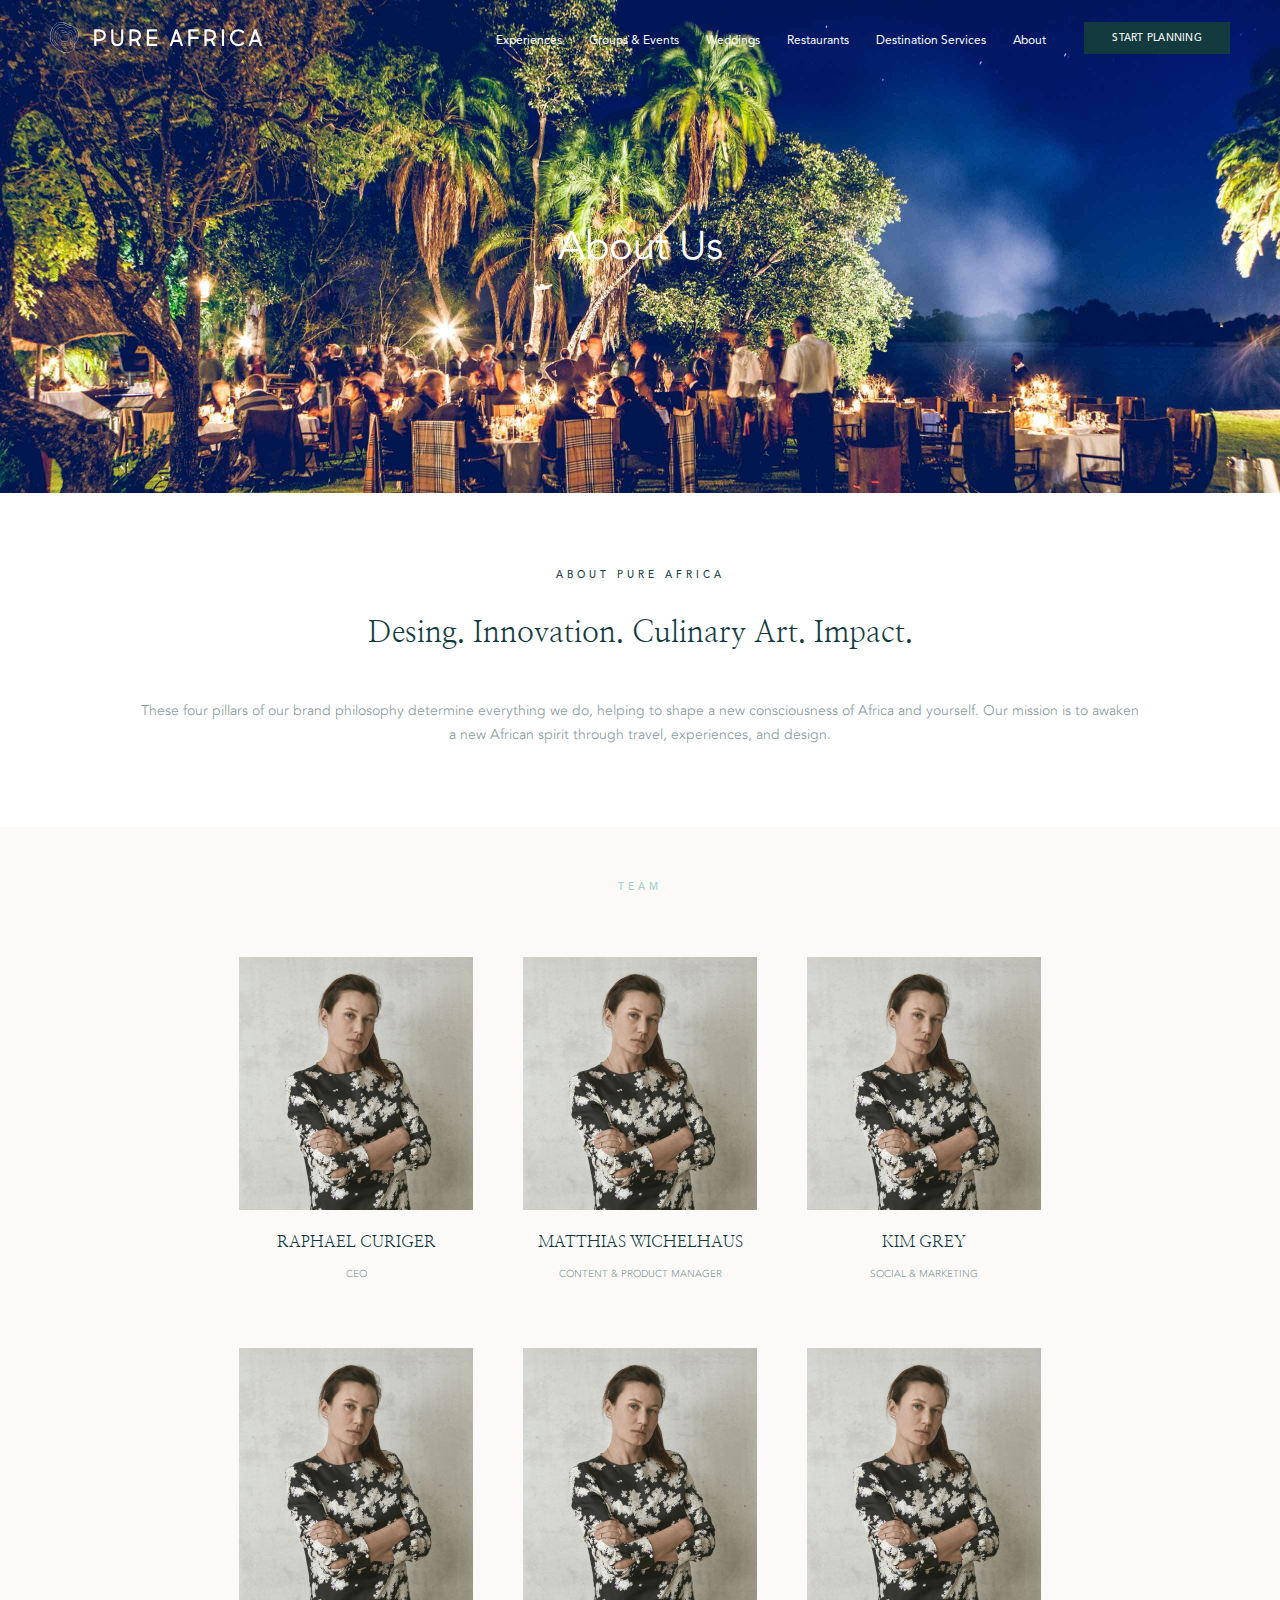
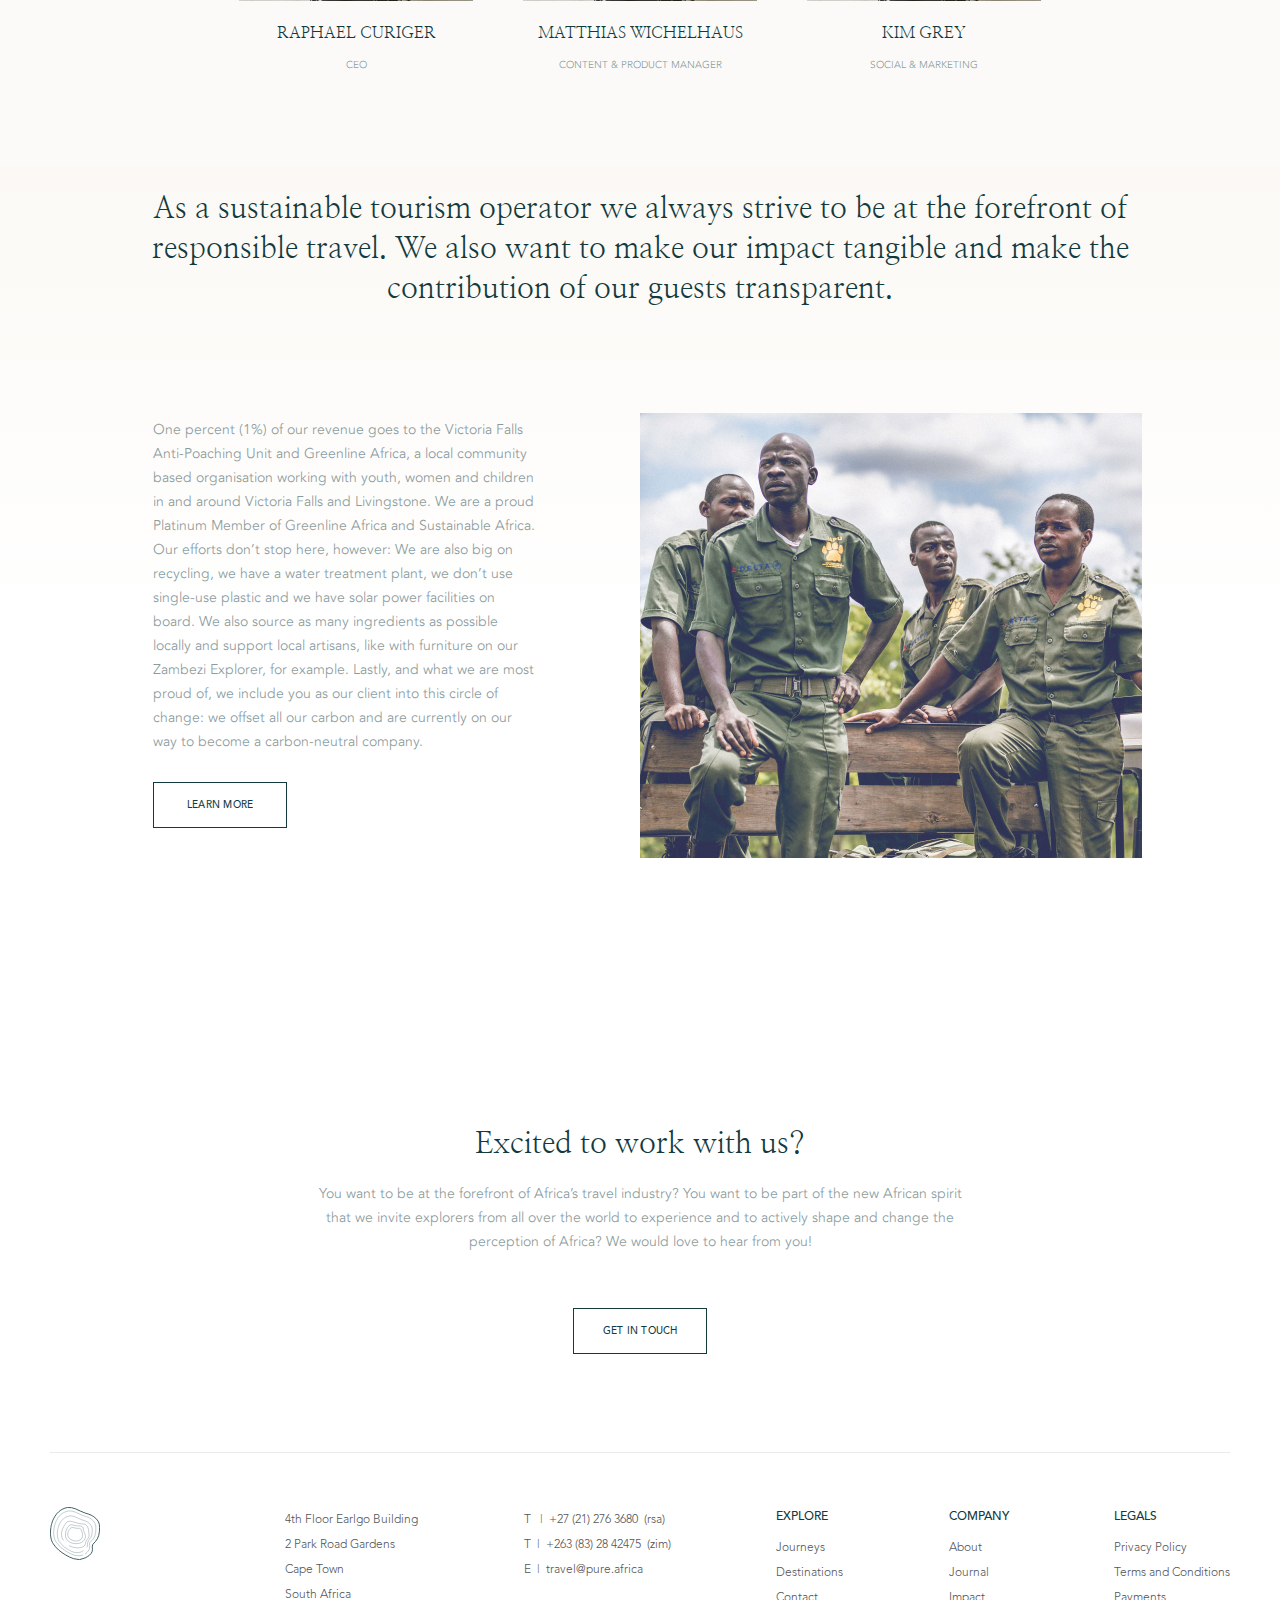
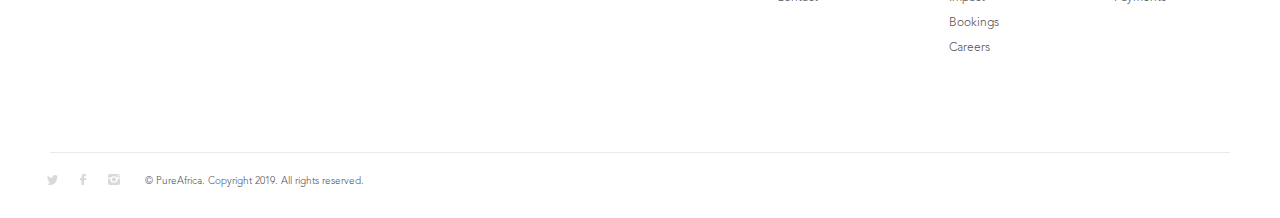
==== about.html @ 9d335e26 "Added all files" ====
<!DOCTYPE html>
<html lang="en">

<head>
    <meta charset="utf-8">
    <meta name="viewport" content="width=device-width, minimum-scale=1.0, maximum-scale=1.0, initial-scale=1.0, user-scalable=no">
    <meta name="format-detection" content="telephone=no">
    <title>Pure Africa | About</title>

    <link href="https://fonts.googleapis.com/css?family=Nanum+Myeongjo:400,700&display=swap" rel="stylesheet">
    <link type="text/css" rel="stylesheet" href="css/slick-theme.css">
    <link type="text/css" rel="stylesheet" href="css/slick.css">
    <link type="text/css" rel="stylesheet" href="css/swiper.min.css">
    <link type="text/css" rel="stylesheet" href="css/style.css">
</head>

<body>
    <div class="main-wrap">
        <!--  Beginning header section 
            ===============================  -->
        <header class="header about-header">
            <div class="common-wrap clear">
                <div class="logo-wrap">
                    <div class="main-logo clear">
                        <a href="index.html" class="desktop"><img src="svg/white-logo.svg" alt=""></a>
                        <a href="index.html" class="sticky"><img src="svg/Logo-sticky.svg" alt=""></a>
                        <a href="index.html" class="mobi"><img src="svg/Logo-mobi.svg" alt=""></a>
                        <a href="index.html" class="tablet"><img src="svg/Logo-mobi.svg" alt=""></a>
                    </div>
                    <div class="phone-nav mobi tablet" id="phone-nav">
                        <span>Menu</span>
                    </div>
                </div>
                <div class="main-nav">
                    <div class="main-nav-inner">
                        <ul>
                            <li>
                                <a href="experiences-landing.html">Experiences</a>
                                <ul class="subnav">
                                    <li><a href="#">Cruises</a></li>
                                    <li><a href="#">Tram</a></li>
                                    <li><a href="#">Pot &amp;</a></li>
                                    <li><a href="#">Guided Tours</a></li>
                                </ul>
                            </li>
                            <li>
                                <a href="#">Groups &amp; Events</a>
                                <ul class="subnav">
                                    <li><a href="#">Private Events</a></li>
                                    <li><a href="#">Corporate Events</a></li>
                                    <li><a href="#">Venues</a></li>
                                </ul>
                            </li>
                            <li><a href="weddings.html">Weddings</a></li>
                            <li><a href="journal-post.html">Restaurants</a></li>
                            <li><a href="journal-post.html">Destination Services</a></li>
                            <li><a href="about.html"> About</a></li>
                        </ul>
                    </div>
                    <div class="call-to-action">
                        <a href="#" class="btn md-btn dark-green-bg">START PLANNING</a>
                    </div>
                </div>
            </div>
        </header>
        <!-- //End header section -->
        <!-- Beginning main content section 
            ==================================== -->
        <main class="main-content-wrap about-content">
            <section class="hero-section pos-rel">
                <div class="hero-bg" style="background-image: url(img/about/01-Pure-Africa-Waterfront-Dinner@2x.jpg)"></div>
                <div class="common-wrap clear">
                    <div class="hero-content-wrap flex-box flex-horizontal-align flex-vertical-align">
                        <div class="title-text sm-container clear text-centre">
                            <h2 class="white">About Us</h2>
                        </div>
                    </div>
                </div>
            </section>
            <section class="content-container">
                <div class="common-wrap md-container clear">
                    <div class="what-we-do text-centre">
                        <h6>About pure africa</h6>
                        <div class="lead-text">Desing. Innovation. Culinary Art. Impact.</div>
                        <p>These four pillars of our brand philosophy determine everything we do, helping to shape a new consciousness of Africa and yourself. Our mission is to awaken a new African spirit through travel, experiences, and design.</p>
                    </div>
                </div>
            </section>
            <section class="team-wrap hover-thum">
                <div class="ex-sm-container clear">
                    <h6 class="light-blue">TEAM</h6>
                     <div class="team-inner-wrap">
                         <div class="team-item hover">
                             <figure><img src="img/sophie_bille_brahe_2@2x.jpg" alt=""></figure>
                             <h5 class="deep-abbey">RAPHAEL CURIGER</h5>
                             <span class="deep-abbey">CEO</span>
                         </div>
                         <div class="team-item hover">
                             <figure><img src="img/sophie_bille_brahe_2@2x.jpg" alt=""></figure>
                             <h5 class="deep-abbey">MATTHIAS WICHELHAUS</h5>
                             <span class="deep-abbey">CONTENT &amp; PRODUCT MANAGER</span>
                            
                         </div>
                         <div class="team-item hover">
                             <figure><img src="img/sophie_bille_brahe_2@2x.jpg" alt=""></figure>
                             <h5 class="deep-abbey">KIM GREY</h5>
                             <span class="deep-abbey">SOCIAL &amp; MARKETING</span>
                         </div>
                         <div class="team-item hover">
                             <figure><img src="img/sophie_bille_brahe_2@2x.jpg" alt=""></figure>
                             <h5 class="deep-abbey">RAPHAEL CURIGER</h5>
                             <span class="deep-abbey">CEO</span>
                         </div>
                         <div class="team-item hover">
                             <figure><img src="img/sophie_bille_brahe_2@2x.jpg" alt=""></figure>
                             <h5 class="deep-abbey">MATTHIAS WICHELHAUS</h5>
                             <span class="deep-abbey">CONTENT &amp; PRODUCT MANAGER</span>
                         </div>
                         <div class="team-item hover">
                             <figure><img src="img/sophie_bille_brahe_2@2x.jpg" alt=""></figure>
                             <h5 class="deep-abbey">KIM GREY</h5>
                             <span class="deep-abbey">SOCIAL &amp; MARKETING</span>
                         </div>
                     </div>
                </div>
            </section>
            <section class="info-wrap">
                <div class="common-wrap md-container clear">
                   <div class="text-centre">
                        <h6>THE IMPACT</h6>
                        <article class="lead-text">As a sustainable tourism operator we always strive to be at the forefront of responsible travel. We also want to make our impact tangible and make the contribution of our guests transparent.</article>
                    </div>
                    <div class="info-row flex-box">
                        <div class="info-col-2 info-text">
                            <div class="info-inner-text clear">
                                <p>One percent (1%) of our revenue goes to the Victoria Falls Anti-Poaching Unit and Greenline Africa, a local community based organisation working with youth, women and children in and around Victoria Falls and Livingstone. We are a proud Platinum Member of Greenline Africa and Sustainable Africa. Our efforts don’t stop here, however: We are also big on recycling, we have a water treatment plant, we don’t use single-use plastic and we have solar power facilities on board. We also source as many ingredients as possible locally and support local artisans, like with furniture on our Zambezi Explorer, for example. Lastly, and what we are most proud of, we include you as our client into this circle of change: we offset all our carbon and are currently on our way to become a carbon-neutral company.</p>
                                <a href="#" class="btn transparent-btn">LEARN MORE</a>
                            </div>
                        </div>
                        <div class="info-col-2 bg-style" style="background-image: url(img/Impact_-Anti-Poaching-Unit-VF@2x.jpg)"></div>
                    </div>
                </div>
            </section>
            <section class="get-in-touch-wrap">
                <div class="sm-container clear">
                    <h2>Excited to work with us?</h2>
                    <p>You want to be at the forefront of Africa’s travel industry? You want to be part of the new African spirit that we invite explorers from all over the world to experience and to actively shape and change the perception of Africa? We would love to hear from you!</p>
                    <a href="#" class="btn transparent-btn">GET IN TOUCH</a>
                </div>
            </section>
        </main>
        <!-- //End main content section -->

        <!-- Beginning footer section
            ============================== -->
        <footer class="footer-section">
            <div class="common-wrap clear">
                <div class="footer-top abbey">
                    <div class="footer-top-inner">
                        <div class="widget">
                            <a href="#" class="footer-logo"><img src="svg/Shape-Mark.svg" alt=""></a>
                        </div>
                        <div class="widget">
                            <address>4th Floor Earlgo Building <br>2 Park Road Gardens <br>Cape Town <br>South Africa</address>
                        </div>
                        <div class="widget">
                            <span>T &nbsp; |<a href="tel:+27212763680">+27 (21) 276 3680</a> &nbsp;(rsa)</span>
                            <span>T &nbsp;|<a href="tel:+263832842475">+263 (83) 28 42475</a> &nbsp;(zim)</span>
                            <span>E &nbsp;|<a href="mailto:travel@pure.africa">travel@pure.africa</a></span>
                        </div>
                        <div class="widget">
                            <h6>EXPLORE</h6>
                            <ul>
                                <li><a href="">Journeys</a></li>
                                <li><a href="">Destinations</a></li>
                                <li><a href="">Contact</a></li>
                            </ul>
                        </div>
                        <div class="widget">
                            <h6>COMPANY</h6>
                            <ul>
                                <li><a href="about-modal.html">About</a></li>
                                <li><a href="journal-post.html">Journal</a></li>
                                <li><a href="">Impact</a></li>
                                <li><a href="">Bookings</a></li>
                                <li><a href="careers.html">Careers</a></li>
                            </ul>
                        </div>
                        <div class="widget">
                            <h6>LEGALS</h6>
                            <ul>
                                <li><a href="">Privacy Policy</a></li>
                                <li><a href="">Terms and Conditions</a></li>
                                <li><a href="">Payments</a></li>
                            </ul>
                        </div>
                    </div>
                </div>
                <div class="footer-bottom">
                    <div class="footer-socail">
                        <a href="#"><img src="svg/Path-864.svg" alt=""></a>
                        <a href=""><img src="svg/Path-865.svg" alt=""></a>
                        <a href=""><img src="svg/Path-866.svg" alt=""></a>
                    </div>
                    <div class="copy-right abbey">&copy; PureAfrica. Copyright 2019. All rights reserved.</div>
                </div>
            </div>
        </footer>
        <!-- //End main footer section -->
        
        <!-- Modal wrap -->
        <div class="about-modal-wrap" id="about-modal">
            <div class="cross" id="closed">x</div>
            <div class="common-wrap clear">
                <div class="modal-content">
                    <div class="modal-content-inner">
                        <div class="modal-slider-wrap" id="modal-slider">
                            <div class="modal-slider-item">
                                <h6 class="light-blue">TEAM</h6>
                                <h5>RAPHAEL CURIGER</h5>
                                <span>CEO</span>
                                <p>Lorem ipsum dolor sit amet, consectetur adipiscing elit, sed do eiusmod tempor incididunt ut labore et dolore magna aliqua. Ut enim ad minim veniam, quis nostrud exercitation ullamco laboris nisi ut aliquip ex ea commodo consequat. Duis aute irure dolor in reprehenderit in voluptate velit esse cillum dolore eu fugiat nulla pariatur. Excepteur sint occaecat cupidatat non proident, sunt in culpa qui officia deserunt mollit anim id est laborum</p>
                            </div>
                            <div class="modal-slider-item">
                                <h6>TEAM</h6>
                                <h5>MATTHIAS WICHELHAUS</h5>
                                <span>CONTENT &amp; PRODUCT MANAGER</span>
                                <p>Lorem ipsum dolor sit amet, consectetur adipiscing elit, sed do eiusmod tempor incididunt ut labore et dolore magna aliqua. Ut enim ad minim veniam, quis nostrud exercitation ullamco laboris nisi ut aliquip ex ea commodo consequat. Duis aute irure dolor in reprehenderit in voluptate velit esse cillum dolore eu fugiat nulla pariatur. Excepteur sint occaecat cupidatat non proident, sunt in culpa qui officia deserunt mollit anim id est laborum</p>
                            </div>
                            <div class="modal-slider-item">
                                <h6>TEAM</h6>
                                <h5>KIM GREY</h5>
                                <span>SOCIAL &amp; MARKETING</span>
                                <p>Lorem ipsum dolor sit amet, consectetur adipiscing elit, sed do eiusmod tempor incididunt ut labore et dolore magna aliqua. Ut enim ad minim veniam, quis nostrud exercitation ullamco laboris nisi ut aliquip ex ea commodo consequat. Duis aute irure dolor in reprehenderit in voluptate velit esse cillum dolore eu fugiat nulla pariatur. Excepteur sint occaecat cupidatat non proident, sunt in culpa qui officia deserunt mollit anim id est laborum</p>
                            </div>
                            <div class="modal-slider-item">
                                <h6>TEAM</h6>
                                <h5>RAPHAEL CURIGER</h5>
                                <span>CEO</span>
                                <p>Lorem ipsum dolor sit amet, consectetur adipiscing elit, sed do eiusmod tempor incididunt ut labore et dolore magna aliqua. Ut enim ad minim veniam, quis nostrud exercitation ullamco laboris nisi ut aliquip ex ea commodo consequat. Duis aute irure dolor in reprehenderit in voluptate velit esse cillum dolore eu fugiat nulla pariatur. Excepteur sint occaecat cupidatat non proident, sunt in culpa qui officia deserunt mollit anim id est laborum</p>
                            </div>
                        </div>
                    </div>
                </div>
            </div>
            <div class="thumb-wrap flex-box flex-vertical-align">
                <div class="thumb-inner-wrap clear">
                    <div class="modal-figure" id="modal-figure">
                        <div class="modal-figure-item">
                            <img src="images/modal-img.jpg" alt="">
                        </div>
                        <div class="modal-figure-item">
                            <img src="images/modal-img-2.jpg" alt="">
                        </div>
                        <div class="modal-figure-item">
                            <img src="images/modal-img-3.jpg" alt="">
                        </div>
                        <div class="modal-figure-item">
                            <img src="images/modal-img.jpg" alt="">
                        </div>
                    </div>
                </div>
            </div>
            <div class="our-team-left desktop">OUR TEAM</div>
            <div class="our-team-right desktop">OUR TEAM</div>
        </div>
        <!-- Modal wrap -->
        
    </div>
    <script type="text/javascript" src="js/jquery-3.3.1.min.js"></script>
    <script type="text/javascript" src="js/swiper.min.js"></script>
    <script type="text/javascript" src="js/slick.min.js"></script>
    <script type="text/javascript" src="js/TweenMax.min.js"></script>
    <script type="text/javascript" src="js/common-scripts.js" defer></script>
</body>

</html>
---- css/style.css ----
/* Typography */
@font-face {
  font-family: 'Avenir-Roman';
  src:
        url('../fonts/Avenir-Roman.eot') format('embedded-opentype'),
        url('../fonts/Avenir-Roman.otf')  format('opentype'),
	    url('../fonts/Avenir-Roman.ttf')  format('truetype'), 
        url('../fonts/Avenir-Roman.svg#Avenir-Roman') format('svg');
  font-weight: normal;
  font-style: normal;
}

@font-face {
  font-family: 'Avenir-Heavy';
  src:   
         url('../fonts/Avenir-Heavy.eot') format('embedded-opentype'),    
         url('../fonts/Avenir-Heavy.ttf')  format('truetype'), 
         url('../fonts/Avenir-Heavy.svg#Avenir-Heavy') format('svg');
  font-weight: normal;
  font-style: normal;
}

@font-face {
  font-family: 'Avenir-Book';
  src: url('../fonts/Avenir-Book.eot?#iefix') format('embedded-opentype'),  
       url('../fonts/Avenir-Book.otf')  format('opentype'),
	   url('../fonts/Avenir-Book.woff') format('woff'), 
       url('../fonts/Avenir-Book.ttf')  format('truetype'), 
       url('../fonts/Avenir-Book.svg#Avenir-Book') format('svg');
       font-weight: normal;
       font-style: normal;
}

@font-face {
  font-family: 'Avenir-Light';
         src: url('../fonts/Avenir-Light.eot?#iefix') format('embedded-opentype'),  
              url('../fonts/Avenir-Light.otf')  format('opentype'),
	          url('../fonts/Avenir-Light.woff') format('woff'), 
              url('../fonts/Avenir-Light.ttf')  format('truetype'), 
              url('../fonts/Avenir-Light.svg#Avenir-Light') format('svg');
              font-weight: normal;
              font-style: normal;
}


@font-face {
  font-family: 'Avenir-Medium';
  src: url('../fonts/Avenir-Medium.eot?#iefix') format('embedded-opentype'),  
       url('../fonts/Avenir-Medium.otf')  format('opentype'),
       url('../fonts/Avenir-Medium.woff') format('woff'), 
       url('../fonts/Avenir-Medium.ttf')  format('truetype'), 
       url('../fonts/Avenir-Medium.svg#Avenir-Medium') format('svg');
  font-weight: normal;
  font-style: normal;
}

/*font-family: 'Nanum Myeongjo', sans-serif;*/

/* // End typography */




/*	Resets
	------	*/

html, body, div, span, object, iframe, h1, h2, h3, h4, h5, h6, p, blockquote, pre, a, abbr, address, cite, code, del, dfn, em, img, ins, kbd, q, samp, small, strong, sub, sup, var, b, i, hr, dl, dt, dd, ol, ul, li, fieldset, form, label, legend, table, caption, tbody, tfoot, thead, tr, th, td, article, aside, canvas, details, figure, figcaption, hgroup, menu, footer, header, nav, section, summary, time, mark, audio, video {margin: 0; padding: 0; border: 0; }

ul{list-style: none;} 
article, aside, canvas, figure, figure img, figcaption, hgroup, footer, header, nav, section, audio, video{display: block;}
section{float: left; width: 100%}

blockquote, q{quotes: none;}
blockquote:before, blockquote:after,
q:before, q:after{content: ''; content: none;}
table{border-collapse: collapse; border-spacing: 0;}
b, strong{font-weight: bold;}
[type="checkbox"], [type="radio"]{box-sizing: border-box; padding: 0;}
[type="search"]{-webkit-appearance: textfield; outline-offset: -2px;}
[type="search"]::-webkit-search-decoration{-webkit-appearance: none;}
::-webkit-file-upload-button{-webkit-appearance: button; font: inherit;}

.clear:after{content:".";display:block;clear:both;visibility:hidden;line-height:0;height:0}
a img{border:0; width: auto; height: auto; max-width: 100%; vertical-align: bottom; border-style: none;}
a,input,select,textarea{outline:none;}
img{width: auto; height: auto; max-width: 100%; vertical-align: bottom; border-style: none;}

/* Selection colours (easy to forget) */
img::selection{background: transparent;}
img::-moz-selection{background: transparent;}
a{text-decoration: none; display: inline-block;}

input[type='number']{-moz-appearance:textfield;}
input::-webkit-outer-spin-button,
input::-webkit-inner-spin-button{-webkit-appearance: none;}
input::-moz-focus-inner{border:0; padding: 0; }

/*		Default Layout 
-------------------------------------------------------------------------------
*/

/*

Font property css

font: font-style font-variant font-weight font-size/line-height font-family|caption|icon|menu|message-box|small-caption|status-bar|initial|inherit;

*/

body{background: rgb(255,255,255); color: #133a3e; -webkit-text-size-adjust: 100%; -moz-text-size-adjust:100%; -moz-osx-font-smoothing:grayscale;-webkit-font-smoothing:antialiased; overflow-x: hidden; overflow-y:auto; font-size: 14px; line-height: 24px; font-family: 'Avenir-Book', sans-serif; font-weight: normal; font-style: normal;}

*{-webkit-box-sizing: border-box;-moz-box-sizing:border-box; box-sizing: border-box;}

/* Global style */
h1, h2, h3, h4, h5, h6{float: left; width: 100%; font-family: 'Nanum Myeongjo', serif; font-weight: 400; font-style: normal;}
h1{font-size: 55px; line-height: 65px; font-family: 'Nanum Myeongjo', serif; font-weight: 700;}
h2{line-height: 36px; font-family: 'Avenir-Book', sans-serif;}
h2{font-size: 40px;}
h3{font-size: 22px; line-height: 38px;}
h4{font-size: 20px; line-height: 38px;}
h5{font-size: 16px; line-height: 38px;}
h6{font-size: 10px; line-height: 16px; letter-spacing: 4px; font-family: 'Avenir-Medium', sans-serif; text-transform: uppercase; color: #133a3e; text-align: center;}
.lead-text{font-size: 30px; line-height: 40px; text-align: center; font-family: 'Nanum Myeongjo', serif; font-weight: 400; color: #133a3e; padding-top: 30px; clear: both;}
.small-text{font-size: 12px; line-height: 26px; letter-spacing: 1.2px; color: #53565a; font-family: 'Avenir-Medium', sans-serif;}
.text-uppercase{text-transform: uppercase;}

p{float: left;}

dfn, address, em{font-style: normal;}
label, input[type="submit"]{cursor: pointer;}
button:focus{outline: none;}

/* btn style */
.btn{font-size: 10px; line-height: 35px; color: #ffffff; text-align: center; font-family: 'Avenir-Medium', sans-serif; letter-spacing: 0.25px;  -webkit-transition: all .4s ease-in-out; -moz-transition: all .4s ease-in-out; transition: all .4s ease-in-out; border: 1px solid transparent; position: relative; overflow: hidden; z-index: 1; text-transform: uppercase;}

.abbey-btn{background-color: #53565a}
.gray-btn{background-color: #a1d0c9}
.gray-btn:hover{border: 1px solid #ADD8E6; background: transparent; color: #ADD8E6 !important;}
.md-btn{width:146px;}
.ex-md-btn{width:152px}
.transparent-btn{width:134px; background: transparent; border: 1px solid #133a3e; color: #133a3e; line-height: 44px;}
.transparent-btn:hover{background: #a1d0c9; color: #ffffff; border: 1px solid #a1d0c9;}
.dark-green-bg{background-color: #133a3e;}
/* btn style */

/* Flex style */
.flex-box{display: -webkit-flex; display: -webkit-box; display: -moz-box; display: -ms-flexbox; display: flex; -webkit-flex-flow: row wrap; flex-flow: row wrap; -webkit-box-pack: justify; -moz-box-pack: justify; -ms-flex-pack: justify; -webkit-justify-content: space-between; justify-content: space-between;}
.flex-horizontal-align{-webkit-box-pack: center; -moz-box-pack: center; -ms-flex-pack: center; -webkit-justify-content: center; justify-content: center;}
.flex-vertical-align{-webkit-box-align: center; align-items: center;}
.flex-bottom-align{-webkit-box-align: flex-end; align-items: flex-end;}
.flex-content-align{-webkit-align-content: center; -moz-align-content: center; align-content: center;}
.order-1{-webkit-order: 1; -moz-order: 1; -ms-order: 1; order: 1;}
.order-2{-webkit-order: 2; -moz-order: 2; -ms-order: 2; order: 2;}
.flex{display: -webkit-flex; display: -moz-flex; display: -ms-flex; display: -o-flex; display: flex;}
/* End Flex style */

/* color style */

.abbey{color: #53565a}
.Silver{color: #cccccc}
.white{color: #ffffff}
.light-white{color: #f0ede4}
.light-blue{color:#a1d0c9;}
.deep-abbey{color:#133a3e}

/* End color style */


/* common style */

.desktop{display: block}
.mobi{display: none;}
.tablet{display: none}

.common-wrap, .md-container, .ex-md-container, .ex-sm-container,.sm-container{max-width: 1284px; margin: 0 auto; clear: both; padding: 0 50px;}
.common-wrap .common-wrap,.common-wrap .md-container, .common-wrap .ex-md-container,.common-wrap .ex-sm-container,.common-wrap .sm-container{padding: 0;}

.md-container{max-width: 1104px}
.common-wrap .md-container{max-width: 1004px}
.ex-md-container{max-width:1044px}
.common-wrap .ex-md-container{max-width:944px}
.ex-sm-container {max-width: 902px}
.common-wrap .ex-sm-container {max-width: 802px}
.sm-container{max-width: 762px}
.common-wrap .sm-container{max-width: 662px}

.text-centre{text-align: center}
.row{float: left; width: 100%}
.col-3:nth-child(3n+1),.gallery-item.col-2:nth-child(2n+1),.col-4:nth-child(3n+1){margin-left: 0}
.col-3:nth-child(3n+3), .gallery-item.col-2:nth-child(2n+2),.col-4:nth-child(3n+3){margin-right: 0}
.link{font-size: 11px; line-height: 26px; color: #53565a; text-decoration: underline; position: relative; letter-spacing: 1.1px}
.link:after{position: absolute; width: 0; height: 1px; background-color: #391d49; bottom: 0; content: ""; left: 0; -webkit-transition: all .5s ease; -moz-transition: all .5s ease; transition: all .5s ease}
.article{float: left; width: 100%; font-size: 22px; line-height: 34px; font-family: 'Nanum Myeongjo', serif; font-weight: 400;}
.bg-style{background-repeat: no-repeat; background-size: cover; background-position: center center;}
.row {float: left; width: 100%}
.centerY { position: absolute; left: 0; right: 0; text-align: center; top: 50%; width: 100%; -webkit-transform: translateY(-50%); -moz-transform: translateY(-50%); transform: translateY(-50%); color: #ffffff; }

.main-wrap{float: left; width: 100%;}
.main-content-wrap{float: left; width: 100%;}
/* End common style */


/* Header section */
.header{padding: 22px 0 25px; position: absolute; top: 0; left: 0; right: 0; z-index: 999; -webkit-transition: all .5s ease; -moz-transition: all .5s ease; transition: all .5s ease;}
.header:after{position: absolute; left: 0; bottom: 0; width: 100%; content: ""; background-color: #ffffff; height: 1px; -webkit-transition: all 2s ease; -moz-transition: all 2s ease; transition: all 2s ease; display: none;}
.header.home-header:after{width: 0;}
.loaded .header.home-header:after{width: 100%; transition-delay: 2.4s;}
.header .common-wrap{position: relative}
.main-logo{float: left; width: 212px; position: relative; z-index: 9999;}
.header.home-header .main-logo{opacity: 0;}
.main-nav {float: right;}
.main-nav-inner{float: left;}
.main-nav-inner > ul > li{padding: 0 11.5px; display: inline-block;}
.main-nav-inner > ul > li > ul.subnav{position: absolute; left: 50px; right: 50px; background-color: #ffffff; border-top: 1px solid #c7c7c7; opacity: 0; visibility: hidden; -webkit-transition: all .3s ease; -moz-transition: all .3s ease; transition: all .3s ease;}
.main-nav-inner > ul > li:hover > ul.subnav{opacity: 1; visibility: visible;}
.main-nav-inner > ul > li > ul > li{float:left; width: 25%; border-right: 1px solid #c7c7c7; text-align: center;}
.main-nav-inner > ul > li > ul > li:last-child{border-right: 0;}
.main-nav-inner > ul > li > ul > li > a{color: #133a3e; padding: 30px 15px; display: block;}

.main-nav-inner > ul > li > a{font-size: 12px; font-family: 'Avenir-Roman', sans-serif; line-height: 36px; color: #ffffff; -webkit-transition: all .4s ease; -moz-transition: all .4s ease; transition: all .4s ease}
.header.home-header .main-nav-inner > ul > li > a{-webkit-transform: translateY(-10px); -moz-transform: translateY(-10px); transform: translateY(-10px); opacity: 0; color: #53565a;}
.sticky-header .main-nav-inner > ul > li a, .sticky-header .call-to-action a { color: #133a3e}
.main-nav-inner > ul > li a:hover,.main-nav-inner > ul > li.current-menu-item a{color: #1f8792;}
.call-to-action {display: inline-block; float: left;}
.call-to-action a{color: #ffffff; display: inline-block; vertical-align: middle; font-size: 10px; letter-spacing: 1.1px; line-height: 26px; /*opacity: 0;*/}
.header.home-header .call-to-action a{opacity: 0;}
.call-to-action a.btn{letter-spacing: 0.25px; line-height: 30px; margin-left: 27px}
.sticky-header .header {background: #ffffff; position: fixed; top: 0; margin: -1px; padding: 5px 0 10px}
.sticky-header .call-to-action a.btn{ color: #ffffff}
a.sticky{display: none}
.sticky-header a.desktop{display: none;}
.sticky-header a.sticky{display: block; padding: 14px 0 0; text-align: center}
.sticky-header .main-nav{top: 10px}
/* Header section 


/* hero section */
.hero-bg,.home-hero-bg{position: absolute; left: 0; top: 0; width: 100%; height: 100%; background-repeat: no-repeat; background-position: center center; background-size: cover; z-index: -1;}
.home-content .home-hero-bg{-webkit-transform: scale(1.2); -moz-transform: scale(1.2); transform: scale(1.2);}
.hero-section,.hero-content-wrap{min-height: 800px; height: 100vh}
.hero-content-wrap, .pos-rel{position: relative; z-index: 1;}
.home-content .hero-content-wrap .title-text{opacity: 0; -webkit-transform: translateY(30px); -moz-transform: translateY(30px); transform: translateY(30px);}
.hero-icon{position: absolute; bottom: 56px; right: 0}
.hero-icon{-webkit-animation: spinAround 17s linear infinite; -moz-animation: spinAround 17s linear infinite; animation: spinAround 17s linear infinite; cursor: pointer} 
@-webkit-keyframes spinAround {
    from { -webkit-transform: rotate(0deg);}
		to { -webkit-transform: rotate(359deg);}
}

.hero-content-wrap .title-text{max-width: 833px;}
.hero-content-wrap .title-text h1{margin-top: 20px;}
.hero-content-wrap h6{font-family: 'Avenir-Heavy', sans-serif;}
.hero-section .sm-container{padding: 0 50px;}
.scroll-down{position: absolute; left: auto; top: auto; right: auto; bottom: 50px;}
.scroll-down a{position: relative; padding-bottom: 25px; font-family: 'Avenir-Roman', sans-serif; font-size: 12px;}
.scroll-down a:after{content: ''; position: absolute; left: 50%; -webkit-transform: translateX(-50%);transform: translateX(-50%); -moz-transform: translateX(-50%); bottom: 6px; background-image: url('../svg/scroll-down.svg'); width: 6px; height: 9px;}
.experience-landing-content .hero-content-wrap .title-text h2{line-height: 44px; font-family: 'Nanum Myeongjo', serif; font-weight: 400;}
/* end hero section */
.what-we-do-wrap{background: #faf7f2;}
.what-we-do{padding: 100px 0 97px; float: left; width: 100%}
.what-we-do .article{margin-top: 33px}
.what-we-do a.btn{margin-top: 71px}
.content-container{position: relative}
.home-content .content-container{background-color: #ffffff; padding-top: 100px;}
.icon{position: absolute; top: 163px; width: 241px; background-image: url(../svg/PureAfrica_Shape.svg); background-repeat: no-repeat; height: 490px; background-size: cover; -webkit-transform: rotate(180deg); -moz-transform: rotate(180deg); transform: rotate(180deg); z-index: 5;}
.top-journey{float: left; width: 100%; padding-bottom: 108px;}
/*.top-journey .common-wrap{max-width: 1202px;}*/
.top-journey img{text-align: center; margin: 0 auto; display: block;}
.top-journey h6{margin-top: 34px;}
.card-wrap{float: left; width: 100%; margin: 116px 0 0; position: relative; z-index: 99}
.card-inner{float: left; width: 100%;}
/*.col-3{float: left; width: 28.08764940239044%;}*/
.col-3{float: left; width: 28.29391891891892%;}
.card-item{padding: 0 24.5px}
.card-item-inner{border: 1px solid #eaeaea; float: left; width: 100%; cursor: pointer}
.card-item-inner figure img{height: 192px; width: 100%}
.card-item:focus{outline: none}
.card-wrap .slick-prev, .card-wrap .slick-next, .tab-item-wrap .swiper-button-next, .tab-item-wrap .swiper-button-prev{ background-image: url(../svg/ic_keyboard_backspace_24px-color.svg); background-repeat: no-repeat; width: 31px; height: 31px; border: 1px solid #133a3e; border-radius: 50%; background-position: center; background-size: 10px 10px;}
.card-wrap .slick-prev, .swiper-button-prev{left: -50px; -webkit-transform: translateY(-22px) rotate(180deg); -moz-transform: translateY(-22px) rotate(180deg); transform: translateY(-22px) rotate(180deg)}
.card-wrap .slick-next,.swiper-button-next{right: -50px}
.card-content,.card-schdule{float: left; width: 100%; padding: 22px 13px 0px 14px}
.card-content h5{color: #133a3e; line-height: 24px;}
.card-content p { padding-bottom: 56px; margin-top: 28px; font-size: 15px; line-height: 22px; }
.card-content p,.item-content p, .col-left-content p{color: rgba(19, 58, 62, .5)}
.card-schdule{padding: 17px 13px 10px 15px; border-top: 1px solid #eaeaea;}
.card-schdule-col-2{float: left; width: -webkit-calc(100% - 57px); width: calc(100% - 57px);}
.card-schdule .card-schdule-col-2:last-child{width: 57px; text-align: right;}
.card-schdule dfn{letter-spacing: 1.4px; font-size: 14px; line-height: 26px; color: #53565a; font-family: 'Nanum Myeongjo', serif; font-weight: 400; display: block}
.card-schdule-col-2 em{font-size: 10px; line-height: 26px; letter-spacing: 1px; color: rgba(83, 86, 90, .5); font-style: normal; font-family: 'Nanum Myeongjo', serif; font-weight: 400;}
.gallery-section{float: left; width: 100%; padding: 120px 0 91px; background: #faf7f2;}
.gallery-section > .common-wrap > h2{font-size: 50px; line-height: 60px; color: #133a3e; font-family: 'Nanum Myeongjo', serif; font-weight: 400;}
.gallery-row-wrap{float: left; width: 100%; margin-top: 50px}
.col-2-wrap, .col-4-wrap{float: left; width: 100%;}
.double-item .col-4:last-child{margin-right: 0}
.gallery-item{position: relative; width: 32.01347935973041%; float: left; margin: 28px  0.8424599831508003% 0; cursor: pointer}
.gallery-item img{max-width: 100%}
.gallery-item h2{margin-bottom: 18px; font-family: 'Nanum Myeongjo', serif; font-weight: 400;}
.gallery-item .description{position: absolute; top: 50%; left: 0px; width: 100%; padding: 25px; text-align: center; color: #ffffff; -webkit-transform: translateY(-50%); -moz-transform: translateY(-50%); transform: translateY(-50%); line-height: 1.71; font-family: 'Nanum Myeongjo', serif; font-weight: 400;}
.col-2 h2{left: 0; max-width: 100%;}
.gallery-item p{max-width: 305px; margin: 0 auto; clear: both;}
.gallery-item.col-2{float: left; width: 48.77843302443134%; margin: 0 1.0530749789385% 0}
.destination{float: left; width: 100%; padding: 55px 0 78px; background-color: #fbfaf9;}
.tab-item-list {max-width: 635px; margin: 0 auto; clear: both; padding-top: 20px}
.tab-inner-wrap { float: left; width: 100%; overflow: hidden; position: relative;}
.tab-item-list ul li a{float: left; width: auto; padding: 0 15.5px; font-size: 18px; color: #cecece; line-height: 38px; font-family: 'Nanum Myeongjo', serif; font-weight: 400;}
.tab-item-list ul li.active a{color: #133a3e}

.swiper-wrapper{float: left; width: 100%; margin-top: 73px}
.slider-item{float: left; position: relative;}
.slider-item-inner{float: left; width: 100%; padding: 0 22.5px}
.mobi-slider{opacity: 0; visibility: hidden; position: absolute; left: -100%;}
.desktop-slider{position: relative;}
.desktop-slider .slider-item-inner{float: left; width: 33.33333333333333%; padding: 0 37.5px; position: relative; opacity: 0; -webkit-transition: all 1s ease; -moz-transition: all 1s ease; transition: all 1s ease;}
/*.slider-item-inner figure img{clip-path: polygon(0% 0%, 100% 0, 100% 100%, 0% 100%);}*/
.swiper-slide-active .slider-item-inner{opacity: 1;}
/*.swiper-slide-active .slider-item-inner figure img{transition: all 1s ease-in;}*/
.desktop-slider .slider-item-inner:nth-child(even){padding-top: 43px}
.slider-item h2{position: absolute; top: 50%; -webkit-transform: translate(-50%) rotate(-90deg); -moz-transform: translate(-50%) rotate(-90deg); transform: translate(-50%) rotate(-90deg); width: auto; margin-left: -6px; margin-top: -17px; opacity: 0;}
.mobi-slider .slider-item h2{-webkit-transition: all .4s ease; -moz-transition: all .4s ease; transition: all .4s ease;}
.desktop-slider .slider-item h2{opacity: 0; visibility: hidden; white-space: nowrap}
.desktop-slider .swiper-slide-active.slider-item h2{opacity: 1; visibility: visible; -webkit-transition: all 1s ease; -moz-transition: all 1s ease; transition: all 1s ease; transition-delay: .8s}
.mobi-slider .swiper-slide-active.slider-item h2,.mobi-slider .swiper-slide-prev.slider-item h2,.mobi-slider .swiper-slide-next.slider-item h2{opacity: 1}
.slider-item:nth-child(even) h2{margin-top: 0}
.link-wrap{float: left; width: 100%; margin-top: 97px; position: relative}
.link-wrap .btn{margin: 0 auto; display: block}
.link-wrap .link{position: absolute; top: 0; right: 0; line-height: 36px}
.tab-item-wrap .swiper-pagination-bullet {width: 6px; height: 6px; background-color: #133a3e; opacity: 1; border-radius: 100%}
.tab-item-wrap .swiper-pagination-bullet-active {opacity: 1; background: transparent; border: 1px solid #53565a; width: 15px; height: 15px; vertical-align: middle;}
.tab-item-wrap .swiper-container-horizontal>.swiper-pagination-bullets, .tab-item-wrap .swiper-pagination-custom, .tab-item-wrap .swiper-pagination-fraction{width: auto; bottom: 5px; left: -13px}
.tab-item-wrap .swiper-container{padding: 0 40px; max-width: 1044px;}
.tab-item-wrap .swiper-pagination{bottom: -128px; left: -13px}
.tab-item-wrap .swiper-pagination-bullet{margin: 0 13px}
.tab-item-wrap .swiper-pagination-bullet:focus{outline: none}
.tab-item-wrap .swiper-button-next, .tab-item-wrap .swiper-button-prev{-webkit-transform: translateY(-50%); -moz-transform: translateY(-50%); transform: translateY(-50%)}
.tab-item-wrap .swiper-button-next,.tab-item-wrap .swiper-button-prev{right: 0; top: 55%}
.tab-item-wrap .swiper-button-next:focus, .tab-item-wrap .swiper-button-prev:focus{ outline: none;}
.tab-item-wrap .swiper-button-prev{left: 0; opacity: 1; -webkit-transform: rotate(-180deg); -moz-transform: rotate(-180deg); transform: rotate(-180deg); right: auto}

.journal{float: left; width: 100%; padding: 74px 0 181px}
.journal .row{margin-top: 60px}
.col-left{float: left; width: 44.9203187250996%; margin-right: 4.48207171314741%}
.col-right{float: left; width: 46.11553784860558%; margin-left: 4.48207171314741%}
.item{float: left; width: 100%; margin-top: 30px}
.item:first-child{margin-top: 0}
.item a{float: left; width: 39.956870345572354%}
.item-content{float: left; width: 55.0755939524838%; margin-left: 20px}
.item-content a,.col-left-content a{float: left; width: 100%; color: #133a3e}
.col-left-content{max-width: 335px; margin: 0 auto}
.col-left-content a{margin-top: 30px}
.col-left-content p{margin-top: 20px}

.why-book-with-us{background: #faf7f2; padding: 90px 0 127px 0;}
.why-book-with-us-inner{max-width: 985px;}
.why-book-with-us-item-wrap{float: left; width: 100%; padding-top: 66px;}
.why-book-with-us-item{float: left; width: 23.84180790960452%; margin: 0 7.11864406779661%;}
.why-book-with-us-item:nth-child(3n+1){margin-left: 0;}
.why-book-with-us-item:nth-child(3n+3){margin-right: 0;}
.why-book-with-us-item h5{font-size: 18px; color: #133a3e;}
.why-book-with-us-item p{font-size: 12px; line-height: 18px; color: #53565a; font-family: 'Avenir-Light', sans-serif; margin-top: 30px;}

.featured{padding-top: 78px;}
.featured-inner{max-width: 700px;}
.featured-item-wrap{float: left; width: 100%; padding-top: 72px;}
.featured-item{float: left; width: 14.16666666666667%; margin: 0 7%;}
.featured-item:nth-child(4n+1){ margin-left: 0;}
.featured-item:nth-child(4n+4){ margin-right: 0;}

/* footer section */
.footer-section{float: left; width: 100%; }
.footer-top{padding: 54px 0 92px; float: left; width: 100%; border-top: 1px solid #eaeaea;}
.home .footer-top{border-top: 0;}
.footer-top-inner{float: left; width: 100%; display: -webkit-flex; display: -webkit-box; display: -moz-box; display: -ms-flexbox; display: flex; -webkit-flex-flow: row wrap; flex-flow: row wrap; -webkit-justify-content: space-between; justify-content: space-between;}
.widget{/*float: left; width: 150px;*/ font-size: 12px; line-height: 25px; /*margin-right:55px; */font-family: 'Avenir-Light', sans-serif;}
/*.widget:first-child{width: 140px; margin-right: 76px;}
.widget:nth-child(2){margin-right: 94px;}
.widget:nth-child(3){width: 112px;}
.widget:nth-child(4){width: 143px;}*/
.widget:first-child{width: 11%;}
.widget:last-child{margin-right: 0}
.widget h6{font-size: 12px; line-height: 18px; margin-bottom: 10px; text-align: left; letter-spacing: normal;}
.widget span{display: block; position: relative}
.widget span a{margin-left: 6px}
.widget span,.widget span a{color: #53565a}
.widget ul li a{color: #53565a; font-family: 'Avenir-Light', sans-serif;}
.widget address{font-family: 'Avenir-Light', sans-serif;}
.footer-bottom{float: left; width: 100%; padding: 8px 0; border-top: 1px solid #eaeaea}
.footer-bottom-left-content{width: 50%;}
.footer-socail{float: left; width: auto; margin-left: -12px; margin-right: 16px;}
.footer-socail a{display: inline-block; margin: 0 9px}
.copy-right{float: left;font-size: 10px; line-height: 40px; font-family: 'Avenir-Light', sans-serif;}
.develop-text{float: right; font-size: 10px; line-height: 40px; font-family: 'Avenir-Light', sans-serif;}
.develop-text a{font-family: 'Avenir-Medium', sans-serif; color: #53565a;}
/* end footer */

.hover img{-webkit-transition: all .3s ease-in; -moz-transition: all .3s ease-in; transition: all .3s ease-in; position: relative}
.card-item-inner figure,.gallery-item,.journal-thum, .slider-item-inner figure,.team-item figure{overflow: hidden}
.hover:hover img{transform: scale(1.04);}
.card-item-inner figure,.gallery-item,.journal-thum,.card-item-thum, .slider-item-inner figure,.team-item figure{position: relative}
.slider-item-inner figure:after,.card-item-thum:after,.gallery-item:after,.journal-thum:after,.team-item figure:after{position: absolute; content: ""; top: 0; bottom: 0; left: 0; right: 0; width: 100%; background-color: rgba(255, 255, 255, .8); z-index: 2; opacity: 0; visibility: hidden; -webkit-transition: all .3s ease-in; -moz-transition: all .3s ease-in; transition: all .3s ease-in;}
.hover-thum-show .slider-item-inner figure:after, .hover-thum-show .card-item-thum:after,.hover-thum-show .gallery-item:after,.hover-thum-show .journal-thum:after,.hover-thum-show .col-4-show .gallery-item:after,.hover-thum-show .team-item figure:after{opacity: 1; visibility: visible}
.hovered.slider-item-inner figure:after, .hovered .card-item-thum:after,.hovered.gallery-item:after,.hovered.journal-thum:after,.hovered.team-item figure:after{opacity: 0; visibility: hidden}


.slick-prev:before, .slick-next:before{content: "";}

/* destination country page tyle */
.destinatio-country-content .hero-section, .destinatio-country-content .hero-content-wrap{min-height: 493px; height: 493px}
.middle-container{background-color: #fbfaf9; padding-bottom: 98px}
.middle-container .article{float:none; max-width: 944px; margin: 0 auto;  padding: 112px 0 127px; text-align: center;}
.middle-container .article{padding: 100px 0 118px}
.middle-container .ex-md-container{max-width: 1070px}
.overview-col{float: left; width: 39.27835051546392%; margin-top: 19px}
.overview-col p{margin-top: 21px; line-height: 24px; color: rgba(19, 58, 62, 0.5);}
.overview-thum{float: left; width: 41.34020618556701%; margin-left: 19.17525773195876%; background-color: #ffffff; height: 346px}
.overview-thum .small-text{text-align: center}
.highlites-row{margin-top: 90px}
.highlites-content{float: left; width: 39.27835051546392%; }
.highlites-thum{min-height: 463px; margin-top: 15px; width: 51.54639175257732%; float: left; margin-left: 9.175257731958763%}

.highlites-content .accordion-wrap{margin-top: 2px}
.highlites-content .accordion-item:before{display: none}
.highlites-content .accordion-item{padding-left: 0; border-bottom: 1px solid #dadedd;}
.highlites-content .accordion-item h4{border-bottom: 0}
.highlites-content .accordion-text{padding: 0 20px 8px 0;}
.highlites-content .accordion-item h4:after{right: 0; top: 16px;color: #53565a;}

.destinatio-country-content .desktop-slider .slider-item h2{width: 100%; text-align: center}

.destinatio-country-content .top-journey{padding: 69px 0 73px}
.destinatio-country-content .destination{padding: 65px 0 50px}

.travel-info{padding: 73px 0 76px}
.travel-info .md-container{max-width: 1112px}
.travel-info-row{margin-top: 84px}
.travel-left-col{float: left; width: 48.71541501976285%}
.travel-left-col .accordion-wrap{margin-top: 0}
.travel-right-col{float: left;width: 44.07114624505929%;margin-left: 5.434782608695652%;}

/* End destination country page tyle */

/* journey landing page tyle */
.journey-landing-content .title-text,.destination-landing-content .title-text{float: left; max-width: 695px}
.journey-landing-content .title-text h6,.destination-landing-content .title-text h6{font-size: 11px; line-height: 26px; letter-spacing: 1.1px; color: #ffffff}
.journey-landing-content .title-text h3,.destination-landing-content .title-text h3{font-size: 26px; line-height: 36px; color: #f0ede4; font-family: 'Nanum Myeongjo', serif; font-weight: 700; margin-top: 17px}
.discover{position: absolute; bottom: 30px; cursor: pointer}
.slider-controlled{position: absolute; top: 50%; -webkit-transform: translateY(-50%); -moz-transform: translateY(-50%); transform: translateY(-50%); width: 100%; z-index: 20;}
.slider-controler{float: right; min-width: 150px}
.slider-controler ul li{position: relative; display: block; width: 100%; height: 20px; text-align: right; margin-top: 26px; cursor: pointer; padding-right: 34px;}
.slider-controler ul li:after{position: absolute; content: ""; width: 6px; height: 6px; right: 5px; border-radius: 50%; background-color: #ffffff; top: 50%; -webkit-transform: translateY(-50%); -moz-transform: translateY(-50%); transform: translateY(-50%)}
.slider-controler ul li dfn {color: #ffffff; font-size: 14px; font-family: 'Avenir-Book'; display: block; opacity: 0; visibility: hidden;}
.slider-controler ul li.active dfn{opacity: 1; visibility: visible}
.slider-controler ul li.active:after{width: 15px; height: 15px; background-color: transparent; border: 1px solid #ffffff; right: 0;}
.about-journal-content{max-width: 945px; padding: 112px 0 30px; margin: 0 auto; clear: both}
.about-journal-content .article{margin-top: 34px}
.journey-landing-content .top-journey{padding: 75px 0 88px; background-color: #fbfaf9;}
.journey-landing-content .get-in-touch-wrap{padding: 76px 0 117px}
.get-in-touch-wrap{float:left; width: 100%; padding: 161px 0 150px; text-align: center}
.get-in-touch-wrap h3{margin-top: 20px;}
.get-in-touch-wrap p{margin-top: 26px;}
.get-in-touch-wrap a{ margin-top: 44px;}
.journey-landing-content .card-schdule .card-schdule-row + .card-schdule-col-2:last-child{width: -webkit-calc(100% - 57px);width: calc(100% - 57px);}
.journey-landing-content .card-schdule .card-schdule-row{border-bottom: 0; border-top: 1px solid #eaeaea; padding-bottom: 0;}
.journey-landing-content .card-content h5{padding-bottom: 15px;}


.map-thum{padding-top: 44px; text-align: center}
.map-thum{margin: 0 auto; float: none}
.explore-section{float: left; width: 100%; margin-top: 102px}
.explore-section .common-wrap{max-width: 1100px}
.explore-row{float: left; width: 100%; padding-bottom: 151px}
.explore-col-2{float: left; width: 36.6%; margin: 0 13.1%}
.explore-col-2:nth-child(2n+1){margin-left: 0}
.explore-col-2:nth-child(2n+2){margin-right: 0}
.explore-col-item{float: left; width: 100%; margin-top: 19px}
.explore-col-2 a{display: block; font-size: 18px; line-height: 38px; border-bottom: 1px solid #dadedd; color: #53565a; font-family: 'Nanum Myeongjo', serif; font-weight: 400; padding-bottom: 5px; margin-top: 18px; position: relative; -webkit-transition: all .3s ease; -moz-transition: all .3s ease; transition: all .3s ease; }
.explore-col-2 a:hover{color: #a1d0c9}
.explore-col-2 a:after{position: absolute; content: ""; right: 7px; background-image: url(../svg/ic_keyboard_backspace_24px.svg); background-repeat: no-repeat; background-position: right center; background-size: 10px 7px; width: 10px; height: 7px; top: 50%; -webkit-transform: translateY(-50%); -moz-transform: translateY(-50%); transform: translateY(-50%);}
.explore-col-2 a:hover:after{background-image: url(../svg/ic_keyboard_backspace_24px-light-blue.svg);}


/* New style Russel*/

/* Beginning About page */
.about-content .hero-section{min-height: 493px; height: 493px}
.about-content .what-we-do{padding: 74px 0 80px;}
.about-content .what-we-do .article{margin-top: 57px;}
.about-content .article p{float:left; width: 100%; text-align: center; margin-top: 34px;}
.about-content .article p:first-child{margin-top: 0;}
.team-wrap{float:left; width:100%; background-color:#fbfaf9; padding:52px 0 90px; text-align: center; position: relative;}
.team-item{float:left; width:29.17705735660848%; margin: 62px 3.117206982543641% 0; text-align: center;}
.team-item figure {cursor: pointer;}
.team-item figure img{width: 100%;}
.team-item:nth-child(3n+1), .journal-gallery-item:nth-child(2n+1), .related-articles-wrap .card-item:nth-child(3n+1){margin-left: 0; clear: both}
.team-item:nth-child(3n+3), .journal-gallery-item:nth-child(2n+2), .related-articles-wrap .card-item:nth-child(3n+3){margin-right: 0;}
.team-item h5{font-size:16px; margin-top: 13px;}
.team-item span, .modal-slider-item span{font-size:10px; line-height: 24px; color: rgba(19, 58, 62, .5);}
.info-wrap{float:left; width: 100%; padding:0 0 150px; margin-top: -24px; background-image: -webkit-linear-gradient(to bottom, #faf7f2 -11%, #ffffff 57%); background-image: linear-gradient(to bottom, #faf7f2 -11%, #ffffff 57%);}
.info-row{float:left; width: 100%; margin-top: 104px;}
.info-row:first-child{margin-top: 0;}
.info-col-2{float:left; width: 50%; min-height: 661px; }
.info-text{padding:17px 20px 22px;}
.info-inner-text{max-width: 386px; margin: 0 auto;}
.info-text p{font-size:14px; line-height: 24px; color:rgba(19, 58, 62, .5); margin-top: 5px; }
.info-text h6 + p{margin-top: 52px;}
.info-text a.transparent-btn{margin-top: 28px;}
.info-row:nth-child(even) .info-col-2{min-height:417px; padding: 21px 15px 22px;} 
.info-row:nth-child(even) .info-inner-text{float:left;} 
.info-text h3{margin-top: 64px;}
.info-row:nth-child(even) .info-col-2{padding-top: 0}
.home-content .info-row:nth-child(even) .info-col-2{padding: 0 35px 0 0;}
.home-content .info-row .info-text{padding-top: 4px;}
/* End About page */


/* Career page*/
.career-content .hero-section, .career-content .hero-content-wrap, .journal-content .hero-section{min-height: 442px; height: 442px;}
.career-content .hero-content-wrap .title-text h2{font-size: 30px; margin-top: 28px; letter-spacing: 0.4px; color: #f0ede4;}
.career-content .md-container{max-width: 1126px;}
.career-content article{float:none; max-width: 944px; margin: 0 auto;   text-align: center; padding: 136px 0 128px;}
.current-opening-wrap{float:left; width: 100%; text-align: center;}
.accordion-wrap{float:left; width: 100%; margin-top: 46px; counter-reset: counter;}
.accordion-item{float:left; width: 100%; padding: 0 12px 0 55px; text-align: left; counter-increment: counter; position: relative}
.accordion-item:before{content:"0" counter(counter) "";font-family: 'Nanum Myeongjo', serif; font-weight: 400; font-size:30px; line-height: 70px; color:#f0ede4; left:0; top:0; position: absolute}
.accordion-item h4{font-size: 18px; line-height: 38px;  padding: 15px 0 4px; border-bottom: 1px solid #dadedd;cursor: pointer; position:relative}
.accordion-item h4:after{ content: '+'; position: absolute; font-family: 'Nanum Myeongjo', serif; font-weight: 400; font-size:12px; line-height: 38px; color:#a1d0c9; top:20px; right: 14px; -webkit-transition: all .4s ease-in-out; -moz-transition: all .4s ease-in-out; transition: all .4s ease-in-out;  }
.accordion-item.active h4:after{content:'-';}
.accordion-text{float:left; width: 100%; font-size:14px; line-height: 24px; color:rgba(19, 58, 62, .5); padding: 13px 20px 27px 0; display: none;}
.accordion-text p{font-size:14px; line-height: 24px; color:rgba(19, 58, 62, .5); margin-top: 23px;}
.accordion-text p:first-child{margin-top: 0;}
.accordion-text a{margin-top: 27px;}
.accordion.active h5:after { background-image: url(../images/mainus-icon.png);}
.get-in-touch-wrap{float:left; width: 100%; padding: 96px 0 90px; text-align: center}
.get-in-touch-wrap h2{margin-top: 20px; font-size: 30px; line-height: 40px; font-family: 'Nanum Myeongjo', serif; font-weight: 400; color: #133a3e;}
.get-in-touch-wrap p{ margin-top: 18px; color: rgba(19, 58, 62, .5);}
.get-in-touch-wrap a{ margin-top: 54px;}
/* Career page*/

/* Journal post page*/
.journal-content .md-container{max-width: 1110px;}
.journal-content .sm-container{max-width: 820px;}
.journal-content p, .modal-slider-item p{ line-height: 24px; color:rgba(19, 58, 62, 0.5);}
.journal-content-wrap{float:left; width: 100%; padding: 68px 0 88px; text-align: center;}
.post-of-date{font-family: 'Avenir-Medium',sans-serif; font-size:12px; line-height: 26px; letter-spacing: 1.4px;}
.post-author{font-family: 'Nanum Myeongjo', serif; font-weight: 400; font-size:12px; line-height: 20px; margin-top: 2px; }
.journal-content-wrap h3{line-height: 24px; margin-top: 26px;}
.journal-content-wrap h3 + p{margin-top: 48px;}
.journal-content-wrap p{ margin-top: 68px;}
.banner-wrap{float:left; width: 100%; min-height: 544px;}
.quote-wrap{float:left; width:100%; padding:81px 0 91px; text-align: center;}
.quote-wrap blockquote{font-family: 'Nanum Myeongjo', serif; font-weight: 400; font-size: 26px; line-height: 36px; color:#d6dad9;}
.quote-wrap p{margin-top: 57px;}
.journal-gallery-section{float:left; width: 100%; padding-bottom: 53px; text-align: center}
.journal-gallery-item{float:left; width:45.84158415841584%; margin: 30px 4.158415841584158% 0 ; }
.journal-gallery-section p{margin-top: 64px;}
.social-link-wrap{float:left; width: 100%; margin-top: 84px; text-align: center}
.social-link-wrap a{margin: 0 10px;}
.related-articles-wrap{padding: 79px 0 150px; border-top: 1px  solid #eaeaea;}
.related-articles-wrap h6{font-family: 'Avenir-Medium',sans-serif; font-size: 12px; line-height: 26px; letter-spacing: 1.2px}
.related-articles-wrap .card-wrap{margin-top: 69px;}
.related-articles-wrap .card-item{width: 28.31683168316832%;margin:0 3.762376237623762%; padding: 0}
.related-articles-wrap .card-item-inner{border: none;}
.related-articles-wrap .card-item-inner figure img{height: auto}
.related-articles-wrap .card-content {padding:22px 20px 5px 0px}
.related-articles-wrap .card-content h5{font-size:14px;}
.related-articles-wrap .card-content p{font-size:12px; line-height: 20px;margin-top: 6px; padding-bottom: 0;}
/* Journal post page*/

/* Modal */
.about-modal-wrap{float: left; width: 100%; position: relative; height: 100vh; position: fixed; left: 0; top: 0; z-index: 999; background-color: #ffffff; -webkit-transform: translate(-100%); -moz-transform: translate(-100%); transform: translate(-100%); -webkit-transition: opacity .4s ease-in;  -moz-transition: opacity .4s ease-in; transition: opacity .4s ease-in; overflow-y: auto; opacity: 0;}
.show-modal.about-modal-wrap{-webkit-transform: translate(0); -moz-transform: translate(0);transform: translate(0); opacity: 1;}
.cross{ font-family: 'Avenir-Medium',sans-serif; font-size: 16px; line-height: 14px; position: absolute; top: 24px; left: 45px; cursor: pointer; padding: 4px; z-index: 999}
.about-modal-wrap .ex-md-container{max-width: 1072px;}
.modal-content{float:left; width: 50%; padding:58px 20px 0  154px}
.modal-content-inner{float:left; width: 81.76125%; max-width: 381px;}
.modal-content-inner h5{line-height: 22px; margin-top: 70px;}
.modal-content-inner p{margin-top: 100px;}
.modal-slider-item{/*max-width:381px;*/ /*margin: 0 auto;*/ /*clear: both;*/ text-align: center; /*padding: 56px 0 295px;*/}
.thumb-wrap{float:right; width:50%; min-height: 550px; height:100vh; position: absolute;z-index: 100; top: 0; right: 0; bottom: 0; background-color:#d6dad9; padding:50px 30px 50px 0px;}
.thumb-inner-wrap{max-width: 282px; margin: 0 auto; clear: both;}
.modal-figure-item{text-align: center;}
.modal-figure-item img{max-width: 282px; margin: 0 auto; clear: both;}
.modal-slider-wrap{padding-bottom: 50px;}
.about-modal-wrap .slick-dotted.slick-slider{margin-bottom: 0;}
.slick-dots li button { width: 15px; height: 15px;  margin: 0 auto;  position: relative;  padding: 0; -webkit-transition: all .3s ease-in; -moz-transition: all .3s ease-in; transition: all .3s ease-in; }
.about-modal-wrap .slick-dots li button:before {width: 5px; height: 5px; background-color: #133a3e; content: ""; border: 1px solid transparent; -webkit-transition: all .3s ease-in; -moz-transition: all .3s ease-in; transition: all .3s ease-in; opacity: 1; border-radius: 50%; position: absolute; top: 50%; left: 50%; -webkit-transform: translate(-50%, -50%); -moz-transform: translate(-50%, -50%); transform: translate(-50%, -50%);}
.about-modal-wrap .slick-dots li.slick-active button:before {width: 15px; height: 15px; border: 1px solid #133a3e; border-radius: 100%; background-color:transparent}
.about-modal-wrap .slick-dots li.slick-active .slick-dots li button{display: none}
.about-modal-wrap .slick-dots{bottom: 0;}
.our-team-left, .our-team-right{font-family: 'Avenir-Medium',sans-serif; font-size: 11px; line-height: 80px; color:#d6dad9; letter-spacing:1.1px; position: absolute; left:60px; top:46%; -webkit-transform: rotate(-90deg) translateY(-50%); -moz-transform: rotate(-90deg) translateY(-50%); transform: rotate(-90deg) translateY(-50%);}
.our-team-right{left: auto; right:  60px; color:#ffffff;  transform: rotate(90deg) translateY(-50%); z-index: 100 }
.slick-current{z-index: 2}
/* New style Russel*/

/* experience landing page */
.experience-landing-content .title-text{position: absolute; left: 0; bottom: 62px;}
.about-our-experience{background: #faf7f2; padding: 108px 0 123px 0;}
.about-our-experience p{padding-top: 46px; text-align: center;}
.our-experience-item-wrap{padding-top: 138px;}
.our-experience-item-wrap > h2{font-size: 50px; line-height: 60px;}
.our-experience-item-inner{float: left; width: 100%; margin-top: 62px;}
.our-experience-item{float: left; width: 23.88648648648649%; margin: 0 0.7179054054054054%; min-height: 372px;}
.our-experience-item:nth-child(4n+1){margin-left: 0;}
.our-experience-item:nth-child(4n+4){margin-right: 0;}
.our-experience-item h2{color: #ffffff; text-align: center;}
/* end experience landing page */

/* blog page */
.featured-wrap{padding: 43px 0 108px 0;}
.featured-wrap .sm-container{max-width: 820px;}
.featured-wrap h3{line-height: 34px;}
.featured-wrap p{margin-top: 40px;}
.featured-wrap .btn{margin-top: 42px;}

.blog-content .tab-item-list{max-width: 720px}
.card-item-row{float: left; width: 100%; margin-top: 50px}
.Journal-item{margin: 14px 3.910891089108910% 0}
.Journal-item:nth-child(3n+1){margin-left: 0; clear: both}
.Journal-item:nth-child(3n+3){margin-right: 0}
.Journal-item figure img{width: 100%;}
.Journal-item-wrapper .card-content{padding: 32px 20px 50px 0}
.Journal-item-wrapper .card-content p{font-size:12px; line-height: 20px;  margin-top: 24px}
.Journal-item-wrapper .card-content h5{font-size:14px; line-height:20px;}
/* end blog page */

/* destination management page */
.destination-manegement-content .hero-section, .destination-manegement-content .hero-content-wrap{min-height: 555px; height: 555px}
.destination-manegement-content .title-text, .wedding-content .title-text { max-width: 504px; margin: 0 auto;}
.destination-manegement-content .title-text h2{line-height: 44px; font-family: 'Nanum Myeongjo', serif; font-weight: 400;}
.hero-section .slick-prev, .hero-section .slick-next, .our-venues .slick-prev, .our-venues .slick-next, .content-slider-row .slick-next, .content-slider-row .slick-prev{background-image: url(../svg/right-arrow-white.svg); background-repeat: no-repeat; width: 31px; height: 31px; border: 1px solid #ffffff; border-radius: 50%; background-position: center; background-size: 10px 10px;}
.hero-section .slick-prev, .our-venues .slick-prev, .content-slider-row .slick-prev {left: 360px; -webkit-transform: translateY(-22px) rotate(180deg); -moz-transform: translateY(-22px) rotate(180deg); transform: translateY(-22px) rotate(180deg); z-index: 9}
.hero-section .slick-next{right: 360px}
/* end destination page */

/* about page */
.about-content .content-container .what-we-do p{margin-top: 46px;}
.what-we-do p{color: rgba(19, 58, 62, .5);}
.about-header .md-btn{background: #133a3e;}
.about-content .hero-content-wrap {min-height: 493px; height: 493px;}
/* end about page */

/* wedding page */
.wedding-content .hero-section, .wedding-content .hero-content-wrap{height: 493px; min-height: 493px;} 
.packages{padding: 50px 0 100px 0;}
.packages .card-wrap{padding-bottom: 86px;}
.packages .transparent-btn{display: block; margin: 0 auto; text-align: center;}
.services{padding: 115px 0; background: #d6dad9;}
.services-info{float: left; width: 100%; margin-top: 78px;}
.services-item-col{float: left; width: 36.74698795180723%; margin: 0 13.25301204819277%;}
.services-item-col:nth-child(2n+1){margin-left: 0 ;}
.services-item-col:nth-child(2n+2){margin-right: 0 ;}
.services-item-col a{float: left; display: block; width: 100%; margin-top: 28px;}
.services-item-col a:first-child{margin-top: 0;}
.services-item-col h5{font-size: 18px; color: #133a3e; padding-bottom: 14px; border-bottom: 1px solid #bec3c2;}
.our-venues{padding: 118px 0 152px 0; background: #faf7f2;}
.our-venues h6{text-align: left;}
.our-venues .highlites-content{width: 36.77354709418838%; margin-right: 76px;}
.our-venues .place-info-item{float:left; width: 55.61122244488978%;}
.our-venues .place-info-slider, .place-info-slider-item { float: left; width: 100%; }
.our-venues .slick-prev { left: 28px;}
.our-venues .slick-next { right: 28px; }
.wedding-content .top-journey{padding-bottom: 0;}
.accommodation{padding-top: 130px;}
.accommodation .card-item, .activites .card-item{position: relative;}
.social-icon{position: absolute; top: 18px; right: 45px; color: #ffffff;}
.social-icon a{width: 16px; margin: 0 10px;}
.social-icon a:nth-child(2n+1){width: 10px; margin-left: 0;}
.social-icon a:nth-child(2n+2){margin-right: 0;}
.activites{padding-top: 168px;}
.why-book-with-us-wrap{padding: 212px 0 150px 0;}
.wedding-content .gallery-section{padding-top: 0; background: #ffffff;}
.gallery-section .gallery-row-wrap{padding-bottom: 70px; margin-top: 64px;}
.gallery-section .transparent-btn{display: block; text-align: center; margin: 0 auto;}
.wedding-content .gallery-section .gallery-item{ float: left; width: 32.20675944333996%; margin-top: 20px;}
.wedding-content .gallery-section .gallery-item:nth-child(-n+3){ margin-top: 0;}
.wedding-content .gallery-section .gallery-item.full { float: left; width: 100%; padding-bottom: 144px; margin: 0}
/* End wedding page */


/* Template 3 */
.content-container-section{background: #faf7f2; padding: 94px 0 108px 0;}
.content-container-section .lead-text{padding-top: 40px;}
.description-content{padding-top: 178px;}
.description-content p{opacity: .5; margin-top: 46px;}
.content-slider-info-wrap{padding: 128px 0 116px 0;}
.content-slider-info-wrap, .content-slider-row, .content-info-slider{float: left; width: 100%;}
.content-slider-row{margin-top: 116px;}
.content-slider-row:first-child{margin-top: 0;}
.content-slider-row .place-info-item{float: left; width:47.80876494023904%; margin: 0 2.191235059760956%; }
.content-slider-row .place-info-item:nth-child(2n+1){margin-left: 0; }
.content-slider-row .place-info-item:nth-child(2n+2){margin-right: 0; }
.content-slider-row:nth-child(even) .order-1{margin-left: 0; margin-right: 2.191235059760956%;}
.content-slider-row:nth-child(even) .order-2{margin-right: 0; margin-left: 2.191235059760956%;}
.place-info-title { float: left; width: 100%; border-bottom: 1px solid #d6d7d8; padding-bottom: 3px; }
.place-info-title h4 { float: left; width: auto; line-height: 26px; padding-bottom: 10px}
.place-info-title span { float: right; width: auto; font-family: 'Nanum Myeongjo', serif; font-weight: 400; font-size: 20px; line-height: 26px; }
.content-container-section .transparent-btn{margin-top: 80px;}
.place-info-title + p { margin-top: 16px; opacity: .5;}
.place-info-title + p + .transparent-btn{ margin-top: 22px;}
.content-slider-row .slick-prev{left: 18px;}
.content-slider-row .slick-next{right: 18px;}
.content-slider-row .slick-dots { bottom: 10px; }
.content-slider-row  .slick-dots li button { width: 15px; height: 15px; margin: 0 auto; position: relative; padding: 0; -webkit-transition: all .3s ease-in; -moz-transition: all .3s ease-in; transition: all .3s ease-in; }
.content-slider-row .slick-dots li button:before { width: 4px; height: 4px; background-color: #ffffff; content: ""; border: 1px solid transparent; -webkit-transition: all .3s ease-in; -moz-transition: all .3s ease-in; transition: all .3s ease-in; opacity: 1; border-radius: 50%; position: absolute; top: 50%; left: 50%; -webkit-transform: translate(-50%, -50%); -moz-transform: translate(-50%, -50%); transform: translate(-50%, -50%); }
.content-slider-row .slick-dots li.slick-active button:before { width: 15px; height: 15px; border: 1px solid #ffffff; border-radius: 100%; background-color: transparent; }
.guided{padding-bottom: 104px; background: #faf7f2;}
.guided .gallery-section{background: #faf7f2;}
.content-wrap{text-align: left; padding-bottom: 124px;}
.description-content-wrap{float: left; width: 45.36585365853659%; margin: 0 5.073170731707317%;}
.description-content-wrap{margin-left: 0;}
.description-content-info{float: left; width: 100%;}
.description-content-info p{margin-top: 36px; color: rgba(19, 58, 62, 0.5);}
.description-content-info h6, .highlight-info h6, .detailes-wrap h6{text-align: left;}
.highlight-info{float: left; width: 100%; max-width: 376px; margin-top: 84px;}
.highlight-item, .details-item { float: left; width: 100%; border-bottom: 1px solid #d6d7d8; }
.highlight-item:last-child{border: 0;}
.highlight-item:nth-child(2), .details-item:nth-child(2){margin-top: 20px;}
.highlight-item h6, .details-item h6 { float: left; width: auto; font-family: 'Nanum Myeongjo', serif; font-weight: 400; font-size: 14px; line-height: 40px; text-transform: capitalize; letter-spacing: 0; }
.detailes-wrap{float: left; width: 44.48780487804878%; margin: 0 5.073170731707317%;}
.detailes-wrap{margin-right: 0;}
.details-item h6{width: 100%; max-width: 203px; text-align: left; line-height: 38px;}
.details-item span, .tram-details .highlight-item span { float: left; max-width: 215px; font-family: 'Nanum Myeongjo', serif; font-weight: 400; font-size: 14px; line-height: 40px; text-transform: capitalize;}
.details-item:nth-child(3) span{max-width:200px; line-height: 20px;}
.detailes-wrap .transparent-btn{margin-top: 56px;}
.content-wrap{background: #faf7f2;}
.tram-details .highlight-item span{float: right; color: rgba(19, 58, 62, .5); font-size: 10px;}
.map{width: 40.09756097560976%; margin: 0 7.317073170731707%}
.map{margin-right: 0}
/* End template 3 */

/* contact */
.contact-content .hero-section, .contact-content .hero-content-wrap{min-height: 497px; height: 497px;}
.contact-info-wrap{padding: 82px 0 153px 0;}
.contact-info-wrap .common-wrap{max-width: 916px}
.contact-info-row, .contact-info{float: left; width: 100%;}
.contact-info-row:nth-child(2n+2){margin-top: 128px;}
.contact-info-row:nth-child(2n+1) .contact-info{margin-top: 108px;}
.contact-info-row:nth-child(2n+2) .contact-info{margin-top: 74px;}
.contact-info-item { float: left; width: 26.13009922822492%; margin: 0 5.402425578831312%; }
.contact-info-item:nth-child(3n+1) { margin-left: 0; }
.contact-info-item:nth-child(3n+3) { margin-right: 0; }
.contact-info-item h5 { font-size: 18px; margin-bottom: 27px; }
.contact-info-item p { float: left; width: 100%; }
.contact-info-item span { display: block; }
.contact-info-item span, .contact-info-item span a, .contact-info-item p, .contact-info-item address { font-size: 12px; line-height: 25px; color: #53565a; font-family: 'Avenir-Light', sans-serif; }
.enquiry-container {padding: 82px 0 180px 0;}
.enquiry-container .sm-container{max-width: 725px; padding: 0 50px;}
.enquiry-form-wrap{float: left; width: 100%;}
.input-row { float: left; width: 100%; margin-top: 42px; }
.selectric-row { margin-top: 53px; }
.input-col { float: left; width: 48%; margin: 0 2%; }
.input-col:nth-child(2n+1), .checkbox-row .input-col:nth-child(2n+1) { margin-left: 0; }
.input-col:nth-child(2n+2), .checkbox-row .input-col:nth-child(2n+2) { margin-right: 0; }
.input-row label { float: left; width: 100%; font-size: 18px; line-height: 34px; color: #133a3e; font-family: 'Nanum Myeongjo', serif; font-weight: 400; margin-bottom: 10px; }
.input-row .selectric-wrap { padding: 0; margin: 7px 0 0 0; float: left; width: 100%; }
.input-row .selectric-wrapper { float: left; width: 100%; }
.comments-row { margin-top: 45px; }
.comments-row label { margin-bottom: 16px; }
.deatiles-info { float: left; width: 100%; margin-top: 95px; }
.deatiles-info h6 { margin-bottom: 13px; }
.deatiles-info .input-row { margin-top: 33px; }
input[type="text"], input[type="email"], input[type="tel"], input[type="number"], input[type="search"], textarea { height: 42px; font-size: 16px; line-height: 34px; color: rgba(19, 58, 62, 0.30); padding: 10px 15px; border: 1px solid #d6dad9; border-radius: 6px; float: left; width: 100%; font-family: 'Nanum Myeongjo', serif; font-weight: 400;}
textarea { height: 257px; resize: none; }
.iti-flag { width: 22px; height: 16px; background: url(../img/flags.png) no-repeat; box-shadow: none; }
.input-row span { float: left; font-family: 'Nanum Myeongjo', serif; font-weight: 400; font-size: 16px; line-height: 24px; color: rgba(19, 58, 62, 0.5); }
.intl-tel-input, .full-selectric .input-col { float: left; width: 100%; }
.input-row .selectric { float: left; width: 100%; height: 42px; font-size: 18px; line-height: 34px; color: #133a3e; font-family: 'Nanum Myeongjo', serif; font-weight: 400; font-style: normal; border: 1px solid #d6dad9; border-radius: 6px; position: relative; }
.input-row .selectric .label { padding: 0 18px; text-align: left; font-size: 16px; line-height: 42px; color: rgba(19, 58, 62, 0.30); font-family: 'Nanum Myeongjo', serif; font-weight: 400; font-style: normal; float: left; width: 100%; }
.input-row .selectric .button { position: absolute; content: ""; background-image: url(../img/down-arrow.png); background-position: center center; background-size: 8px 4px; background-repeat: no-repeat; top: 50%; -webkit-transform: translateY(-50%); -moz-transform: translateY(-50%); transform: translateY(-50%); right: 0; }
.quantity { float: left; width: 100%; position: relative; }
.quantity-nav { position: absolute; height: 100%; margin-top: 0; width: 100%; top: 50%; right: 0; z-index: 100; -webkit-transform: translateY(-50%); -moz-transform: translateY(-50%); transform: translateY(-50%); }
.quantity input[type="number"] { text-align: center; }
.quantity-button.quantity-up, .quantity-button.quantity-down { position: absolute; width: 10px; height: 10px; top: 50%; right: 18px; background-repeat: no-repeat; background-position: center center; background-size: 10px 10px; background-image: url(../img/plus-icon.png); -webkit-transform: translateY(-50%); -moz-transform: translateY(-50%); transform: translateY(-50%); border: none; background-color: transparent; }
.quantity-button.quantity-down { background-image: url(../img/minus-icon.png); background-position: center center; right: auto; left: 18px; width: 10px; height: 2px; background-size: 10px 2px; }
input[type="submit"]{display: block; margin: 0 auto; margin-top: 35px;}
/* End contact */

/* Start Events */
.events-content .description-content { padding-top: 0; }
.events-content p{margin-top: 25px;}
/* End Events */
.featured-wrap p{color: rgba(19, 58, 62, .5);}

.carousel-wrap{max-width: 1200px;}

/* =======================================================================================================
============================================ Responsive style ========================================== */

/*		Mobile Layout: 320px and 480px and more but less than or equal to 767px.
----------------------------------------------------------------------------------
*/

@media only screen and (min-width: 320px) and (max-width: 767px) {
    input[type="text"],input[type="email"],input[type="tel"],input[type="search"],input[type="number"],input[type="submit"],input[type="password"],select,textarea{-webkit-appearance:none;-moz-appearance:none;appearance:none;}
    
    .desktop,.hero-icon{display: none}
    .btn{width: 103px; height: 29px; font-size: 7px; letter-spacing: 0.7px; line-height: 30px}
    .mobi{display: block}
    .common-wrap, .md-container{padding: 0 35px}
    h2{font-size: 30px !important; line-height: 36px !important;}
    h3{font-size: 18px}
    h6{font-size: 10px; line-height: 26px; letter-spacing: 4px}
    .article{font-size: 18px; line-height: 28px;}
    body.navShown{overflow: hidden}
    .header{padding: 20px 0; border-bottom: none}
    .logo-wrap{float: left; width: auto}
    .main-logo{width: 30px}
    .phone-nav{position: absolute; right: 35px; top: 50%; -webkit-transform: translateY(-50%); -moz-transform: translateY(-50%); transform: translateY(-50%); z-index: 999; cursor: pointer}
    .phone-nav span{font-size: 11px; line-height: 15px; letter-spacing: 0.55px; color: #ffffff; cursor: pointer}
    .main-nav{position: fixed; left: 0; top: 0; margin-top: 0; width: 100%; height: 100vh; min-height: 100%; padding: 158px 27px 30px; overflow-y: auto; background: rgba(19, 19, 19, .8); -webkit-transform: translateX(-100%); -moz-transform: translateX(-100%); transform: translateX(-100%); -webkit-transition: all .6s ease-in-out; -moz-transition: all .6s ease-in-out; transition: all .6s ease-in-out; z-index: 5;}
    .navShown .main-nav{-webkit-transform:translateX(0);-moz-transform:translateX(0);transform:translateX(0);}
    .main-nav-inner ul li{float: left; text-align: left; margin: 0; width: 100%}
    .main-nav-inner ul li a{padding: 15px 0; line-height: 20px}
    .call-to-action,.call-to-action a{display: block; float: left; padding: 0 5.5px; width: 100%}
    .call-to-action a.btn{margin: 20px 0 0; width: 135px}
    .sticky-header a.sticky{padding: 0}
    .sticky-header .phone-nav span{color: #133a3e}
    .sticky-header .mobi img{display: none}
    .hero-section, .hero-content-wrap{min-height: 747px}
    .title-text h2{padding: 0 30px}
    .newsletter input[type="text"]{width: 100%; padding-left: 0; text-align: center}
    .newsletter input[type="submit"]{margin-top: 20px}
    .what-we-do{padding: 58px 0 65px}
    .what-we-do .article{margin-top: 13px}
    .what-we-do a.btn{margin-top: 33px}
    .card-wrap{margin-top: 40px}
    .top-journey{padding-bottom: 40px}
    .top-journey{border-bottom: none}
    .card-item{padding: 0 10px}
    .card-wrap .slick-list{overflow: visible}
    .gallery-row-wrap{margin-top: 44px}
    .gallery-section{padding: 0}
    .gallery-section .common-wrap{padding: 0}
    
    .gallery-item img{width: 100%; height: auto;}
    .destination{padding-top: 48px}
    .tab-item-list ul li{display: inline-block;}
    .tab-item-list ul li a{font-size: 14px; line-height: 30px; padding: 0 5.5px; text-align: center; float: none}
    .mobi-slider{opacity: 1; visibility: visible; position: relative; left: 0%;}
    .desktop-slider{opacity: 0; visibility: hidden; position: absolute; left: -100%; display: none;}
    .tab-item-wrap .swiper-container{padding: 0 0 30px;}
    .slider-item{margin-right: 30px !important}
    .slider-item h2{font-size: 26px; line-height: 36px; opacity: 1}
    .slider-item:nth-child(even){padding-top: 0}
    .slider-item-inner{padding: 0 10px}
    .slider-item h2{margin-left: 0}
    .slider-item:nth-child(even) h2{margin-top: -17px}
    .tab-item-wrap .swiper-pagination{display: none}
    .tab-item-wrap .swiper-button-next, .tab-item-wrap .swiper-button-prev{top: auto; bottom: -70px; -webkit-transform: translateY(0);-moz-transform: translateY(0);transform: translateY(0)}
    .tab-item-wrap .swiper-button-prev{-webkit-transform: rotate(-180deg); -moz-transform: rotate(-180deg); transform: rotate(-180deg)}
    .card-wrap .slick-prev, .card-wrap .slick-next, .tab-item-wrap .swiper-button-next, .tab-item-wrap .swiper-button-prev{width: 24px; height: 24px}
    .link-wrap{margin-top: 46px}
    .link-wrap .link{display: none}
    .journal{padding: 44px 0 80px}
    .journal .row{margin-top: 22px}
    .journal .flex-vertical-align{-webkit-box-align: start;align-items: start;}
    .journal-thum{margin-top: 15px;}
    .col-left-content a,.item{margin-top: 36px}
    .item-content{margin-left: 0}
    .col-left,.col-right,.gallery-item.double,.gallery-item.single, .gallery-item,.gallery-item.col-2{float: left; width: 100%; margin: 0 0 30px; border-top: 0px solid #ffffff; border-bottom: 1px solid #ffffff}
    .col-right{margin-top: 30px}
    .widget,.footer-top-inner{margin: 0}
    .widget{width: 100%; text-align: center; margin-top: 35px}
    .footer-top{padding: 51px 0 0}
    .footer-bottom{border-top: none}
    .footer-socail{float: none; margin: 0}
    .copy-right,.footer-socail{text-align: center; width: 100%}
    .copy-right{margin-top: 22px}
    .slider-item-inner figure {  -webkit-transform: translateX(0);  -moz-transform: translateX(0);  transform: translateX(0);   opacity: 1;   -webkit-transition: all .9s ease;  -moz-transition: all .9s ease; transition: all .9s ease; transition-delay: .2s;}
    .call-to-action a.btn{line-height: 29px}
    .sticky-header .main-nav-inner > ul > li a, .sticky-header .call-to-action a,.navShown.sticky-header .phone-nav span { color: #ffffff}
    
    .widget h6{font-size: 12px}
    .sticky-header .header{padding: 10px 0}
    
    .middle-container .article{padding: 40px 20px}
    .overview-col,.overview-thum,.highlites-content,.highlites-thum,.travel-left-col,.travel-right-col{float: left; width: 100%}
    .overview-thum,.highlites-thum,.travel-info-row,.travel-right-col{margin: 30px 0 0}
    .highlites-row{margin-top: 30px}
    .highlites-thum{min-height: 300px}
    .middle-container{padding-bottom: 30px}
    .travel-info{padding: 30px 0}
    
    .get-in-touch-wrap .sm-container, .journal-content .sm-container{padding: 0 20px}
    .slider-controlled{top: auto; bottom: 44px; right: 0; -webkit-transform: translateY(0); -moz-transform: translateY(0); transform: translateY(0); display: none;}
    .slider-controler{min-width: auto}
    .slider-controler ul li{display: inline-block; margin: 0 10px 0; width: auto; height: auto}
    .slider-controler ul li dfn{display: none}
    .journey-landing-content .about-journal-content,.destination-landing-content .about-journal-content{padding: 30px 0}
    .about-journal-content .article{margin-top: 20px}
    .map-thum{padding-top: 20px}
    .explore-section{margin-top: 30px}
    .explore-col-2:first-child{margin-top: 20px;}
    .explore-col-2{float: left; width: 100%; margin: 50px 0 0}
    .explore-col-item{margin-top: 0}
    .explore-row{padding-bottom: 50px}
    .destination-landing-content .explore-section{position: relative; /*padding-bottom: 30px;*/}
    /*.destination-landing-content .explore-section:after{position: absolute; left: 0; right: 0; bottom: -3px; height: 5px; z-index: 5; background-color: #ffffff; content: "";}*/

    /* About page*/
    .about-content .what-we-do, .career-content article{padding: 58px 0 80px;}
    .journal-content-wrap{padding: 58px 0 50px;}
    .about-content .what-we-do .article, .about-content .article p, .info-text h6 + p, .info-text p, .info-row:nth-child(even) .info-inner-text p, .get-in-touch-wrap h3, .get-in-touch-wrap p, .journal-content-wrap h3, .journal-content-wrap h3 + p, .journal-content-wrap p, .quote-wrap p, .modal-content-inner p{margin-top: 13px;}
    .team-wrap, .get-in-touch-wrap, .journey-landing-content .get-in-touch-wrap{padding: 50px 0 60px;}
    .team-item, .journal-gallery-item,  .related-articles-wrap .card-item{width: 100%; margin: 40px 0 0 0;}
    .info-wrap{padding: 82px 0 0 0; background-image: none !important;}
    .info-wrap .md-container{padding: 0;}
    .info-wrap .text-centre,
    .home-content .info-row:nth-child(even) .info-col-2{padding: 0 35px;}
    .info-col-2, .info-row:nth-child(even) .info-col-2{width: 100%; min-height: 470px;}
    .info-text{padding: 20px 0}
    .quote-wrap{padding-top: 40px;padding-bottom: 0;}
    .info-inner-text{max-width: 100%;}
    .info-row{margin-top: 10px;}
    .info-text h3{margin-top: 13px; font-size:17px}
    .info-row:nth-child(even) .info-col-2{order:2; min-height: 420px;}
    .info-text a.transparent-btn{display: none;}
    .info-row:nth-child(even) .info-inner-text{margin-bottom: 80px; text-align: center;}
    /* About page*/
    
    /* Career page*/
    .accordion-wrap{margin-top: 20px;}
    .accordion-item{padding: 0 0 0 45px;}
    .get-in-touch-wrap .sm-container, .journal-content .sm-container{padding: 0;}
    .journal-gallery-section p, .modal-content-inner h5{margin-top: 30px;}
    .social-link-wrap{margin-top: 40px;}
    .journal-gallery-section{padding-bottom: 40px;}
    .related-articles-wrap{padding: 40px 0;}
    .related-articles-wrap .card-wrap{margin-top: 0;}
    
    /* Career page*/
    .modal-content{float: left; width: 100%; padding:50px;}
    .modal-content-inner{float: left; width: 100%; max-width: 100%}
    .modal-slider-wrap{padding-bottom: 50px;}
    .thumb-wrap{float:left; width: 100%;position: relative; padding: 50px; min-height: auto; height: auto}
    .thumb-inner-wrap{max-width: 100%}
    
    
    /* blog page */
    
    .Journal-item-wrapper{padding: 30px 0}
    .Journal-item{width: 100%; margin-left: 0; margin-right: 0}
    .Journal-item-wrapper .card-content{padding-bottom: 0;}
    .card-item-row{margin-top: 25px}
    .tab-item-list{padding-top: 0}
    
    
    .card-wrap .slick-next,
    .swiper-button-next,
    .card-wrap .slick-prev, 
    .swiper-button-prev{display: none !important; line-height: 1.56;}
    
    .lead-text{font-size: 18px; line-height: 28px;}
    .what-we-do a.btn.mobi{display: inline-block}
    .gallery-section .gallery-row-wrap{padding-right: 35px; padding-left: 35px;}
    
    .why-book-with-us-item-wrap{padding-top: 0;}
    .why-book-with-us-item,.why-book-with-us-item:nth-child(3n+1),.why-book-with-us-item:nth-child(3n+3){width: 100%; margin: 47px 0 30px;}
    
    .featured-item,
    .featured-item:nth-child(4n+4){ width: 35.73770491803279%; margin: 0 14.26229508196721% 50px; }
    .featured-item img{ width: 100%; }    
    .featured-item:nth-child(2n+1){ margin-left: 0 }
    .featured-item:nth-child(2n+2){ margin-right: 0; }    
    .why-book-with-us{ padding-bottom: 0px; }    
    .footer-section{background-color: #faf7f2; padding-top: 51px;}
    .home .footer-top{border-top: 1px solid #eaeaea; padding-top: 0;}
    .widget,
    .widget:first-child,
    .widget:nth-child(2),
    .widget:nth-child(3),
    .widget:nth-child(4){ margin-right: 0; width: 100%; }
    .widget h6{ text-align: center; }
    .footer-bottom-left-content{ width: 100%; }
    .footer-top-inner .widget:last-child,.footer-top-inner .widget:nth-last-of-type(-n+2),.develop-text{display: none;}
    .footer-bottom{padding-top: 40px;}
    
    
    
}



/*		Wide Mobile Layout: 480px.
------------------------------------------------------------ */
@media only screen and (max-width: 320px){

    
    
}

@media only screen and (min-width: 375px) and (max-width: 480px) {
      
    
}
@media only screen and (min-width: 320px) and (max-width: 480px) {
    

}
    
    
@media only screen and (min-width: 480px) and (max-width: 767px) {
    .journal .flex-vertical-align{-webkit-box-align: center;align-items: center;}
    .journal-thum{margin-top: 0px;}
    
    
}


/*		Tablet Layout: 768px.
-----------------------------------------------------------------
*/

@media only screen and (min-width: 768px) and (max-width: 1024px){
    input[type="text"],input[type="email"],input[type="tel"],input[type="search"],input[type="number"],input[type="submit"],input[type="password"],select,textarea{-webkit-appearance:none;-moz-appearance:none;appearance:none;}
    
    
    /* New style Russel*/
    .team-item h5{font-size:15px;}
    .related-articles-wrap .card-content h5{font-size: 12px;}
    .related-articles-wrap .card-content{ padding: 22px 5px 5px 0px;}
    
    .modal-content { padding: 58px 40px 0 ; }
    .modal-content-inner{width:100%; max-width: 100%;}
    .modal-slider-wrap{padding-bottom: 140px;}
    .modal-content-inner p{margin-top: 50px;}
    /* New style Russel*/
    
    .gallery-item h2{font-size: 30px;}
    
    
    .carousel-wrap{
        padding: 0 70px;
    }
    
    .card-wrap .slick-next,
    .swiper-button-next{
        right: -30px;
    }
    
    .card-wrap .slick-prev, 
    .swiper-button-prev{
        left: -30px;
    }
    
    
}



@media only screen and (min-width: 768px) and (max-width: 991px) {
    input[type="text"],input[type="email"],input[type="tel"],input[type="search"],input[type="number"],input[type="submit"],input[type="password"],select,textarea{-webkit-appearance:none;-moz-appearance:none;appearance:none;}
	
    
    .tablet{display: block}
    .main-logo .desktop,.tab-item-wrap .swiper-button-next, .tab-item-wrap .swiper-button-prev{display: none}
    body.navShown{overflow: hidden}
    .header{padding: 10px 0; border-bottom: none}
    .loaded .header:after{transition-delay: .5s;}
    .logo-wrap{float: left;}
    .main-logo{width: 30px}
    .phone-nav{display: none !important;}
    .phone-nav span{font-size: 11px; line-height: 15px; letter-spacing: 0.55px; color: #ffffff; cursor: pointer}
    .main-nav{float: right; position: relative;left: auto;top: auto; -webkit-calc(100% - 60px);-moz-width: calc(100% - 60px);width: calc(100% - 60px);}
    .main-nav-inner > ul > li{padding: 0 8px;}
    .call-to-action a.btn{margin-left: 15px;}
    .sticky-header .tablet img{display: none}
    .journal,.gallery-section,.what-we-do{padding: 50px 0}
    .card-item{padding: 0 10px}
    .col-left,.col-right{float: left; width: 100%; margin: 0}
    .col-right{margin-top: 30px}
    .slider-item{margin-right: 20px !important}
    .slider-item h2{font-size: 30px}
    .footer-top{padding: 50px 0}
    .footer-top-inner{margin: 0}
    .middle-container .article{padding: 70px 30px}
    .journey-landing-content .title-text, .destination-landing-content .title-text{max-width: 500px}
    .get-in-touch-wrap .sm-container, .journal-content .sm-container{padding: 0 20px}
    
    .career-content article, .get-in-touch-wrap, .related-articles-wrap{padding: 80px 0 60px;}
    .journal-content-wrap p{margin-top: 35px;}
    .journal-content-wrap{padding-bottom: 50px;}
    .quote-wrap{padding-bottom: 30px;}
    .social-link-wrap{margin-top: 40px;}
    
    .widget,
    .widget:first-child{width: 33.3333333333%; margin: 0 0 30px}
    
}


/*		Tablet Layout: 1024px
-----------------------------------------------------------------
*/

@media only screen and (min-width: 992px) and (max-width: 1024px) {
    input[type="text"],input[type="email"],input[type="tel"],input[type="search"],input[type="number"],input[type="submit"],input[type="password"],select,textarea{-webkit-appearance:none;-moz-appearance:none;appearance:none;}
    
    
    a.tablet{display: none}
    .main-logo{width: 140px}
    .tab-item-wrap .swiper-button-next, .tab-item-wrap .swiper-button-prev{display: none}
    .tab-inner-wrap{height: 550px}
    .widget,
    .widget:first-child{width: 33.3333333333%; margin: 0 0 30px}
    
    
    
}
@media only screen and (min-width: 768px) and (max-width: 1150px){
    
    .col-4:nth-child(4n+1){clear: both;}
}

@media only screen and (min-width: 992px) and (max-width: 1150px){
    .modal-content { float: left; width: 50%; padding: 58px 20px 0;}

}

@media only screen and (min-width: 1025px) and (max-width: 1260px){
    
    .col-4:nth-child(4n+1){clear: both;}
    .tab-item-wrap .swiper-container{padding: 0 40px; max-width: 1044px;}
}
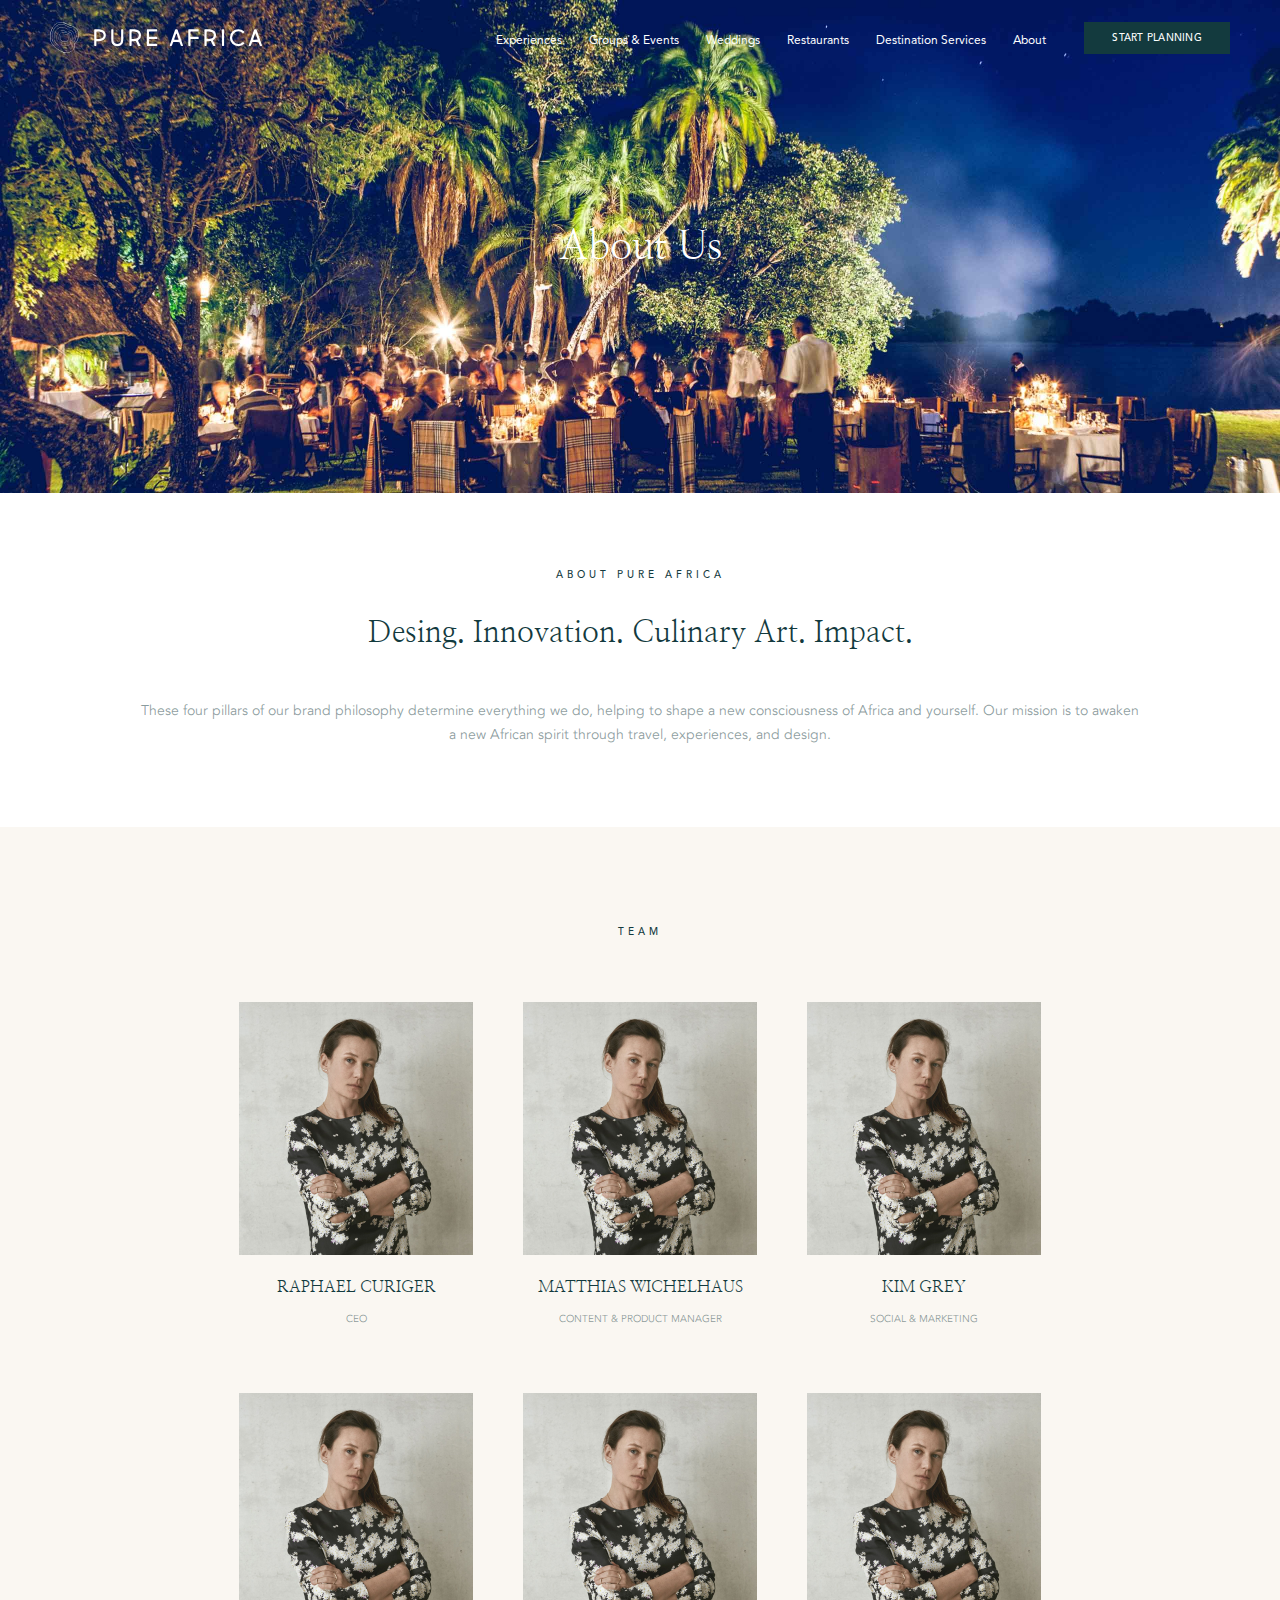
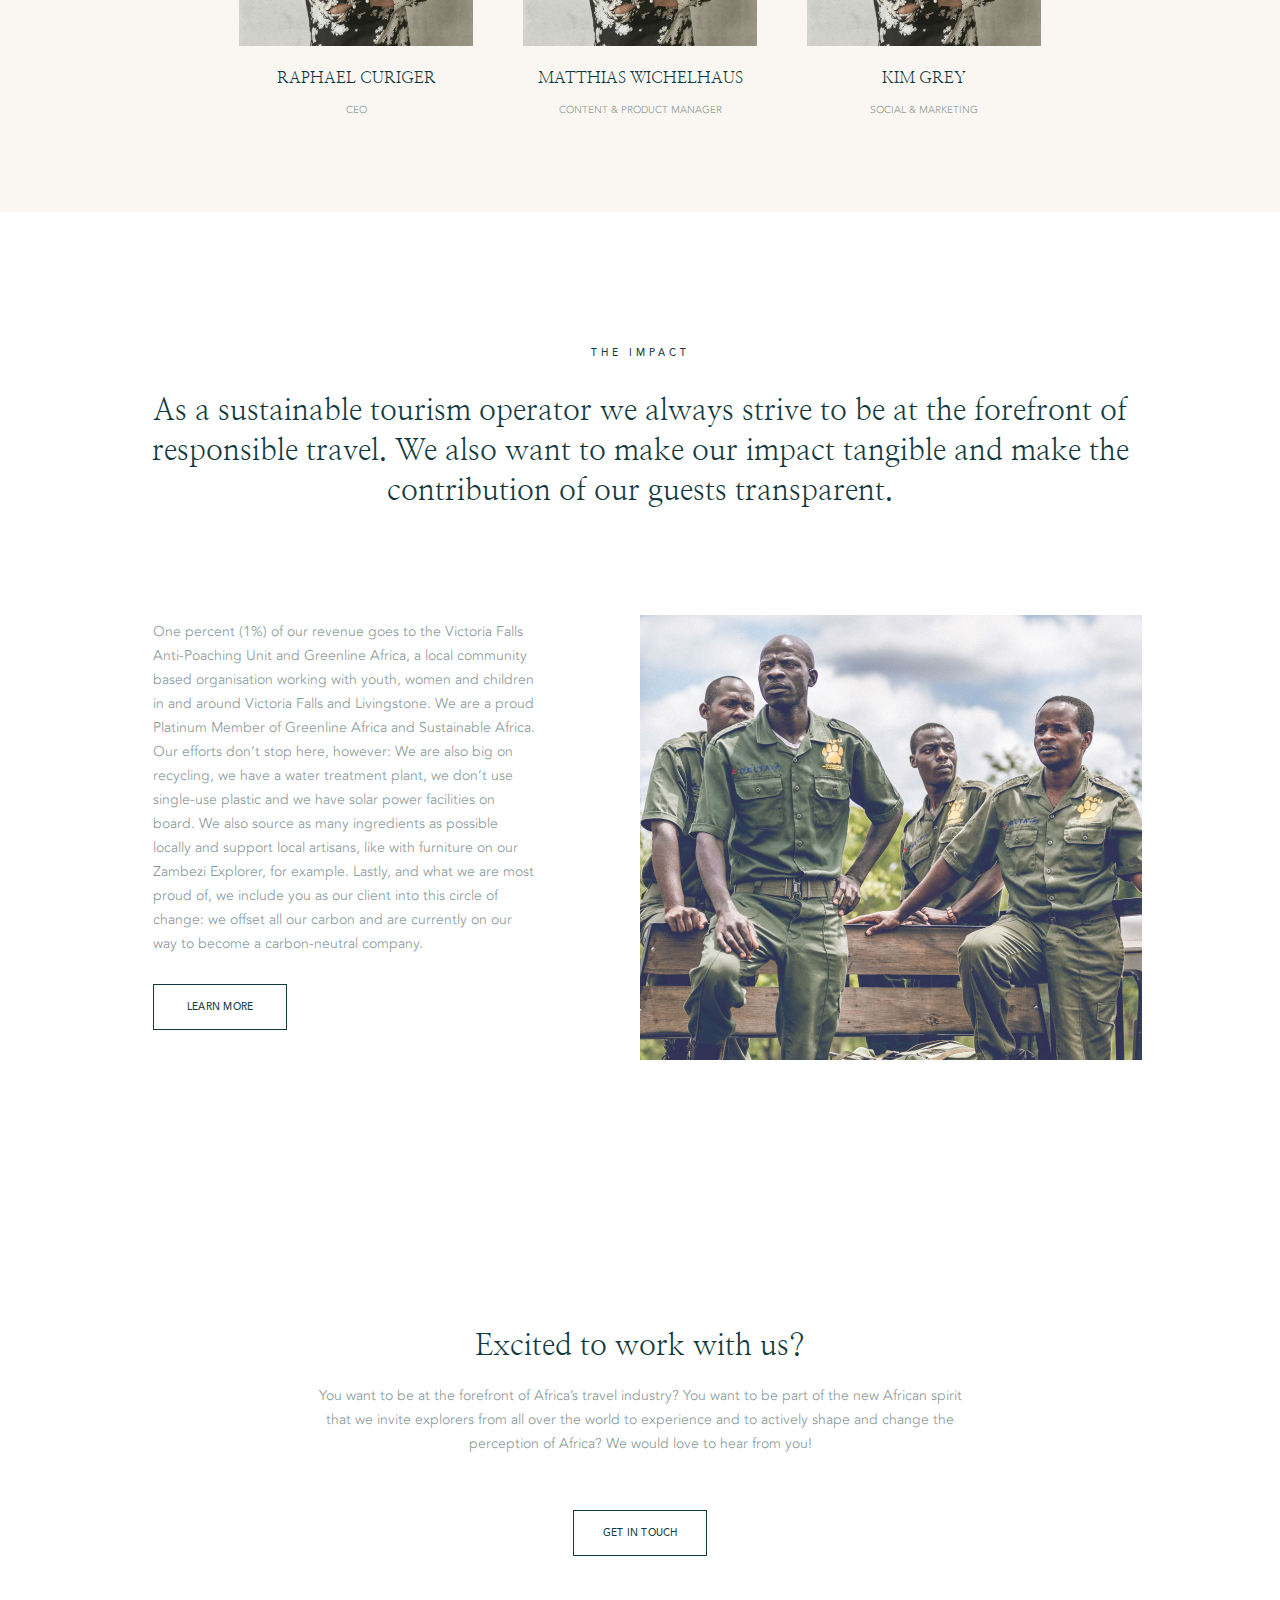
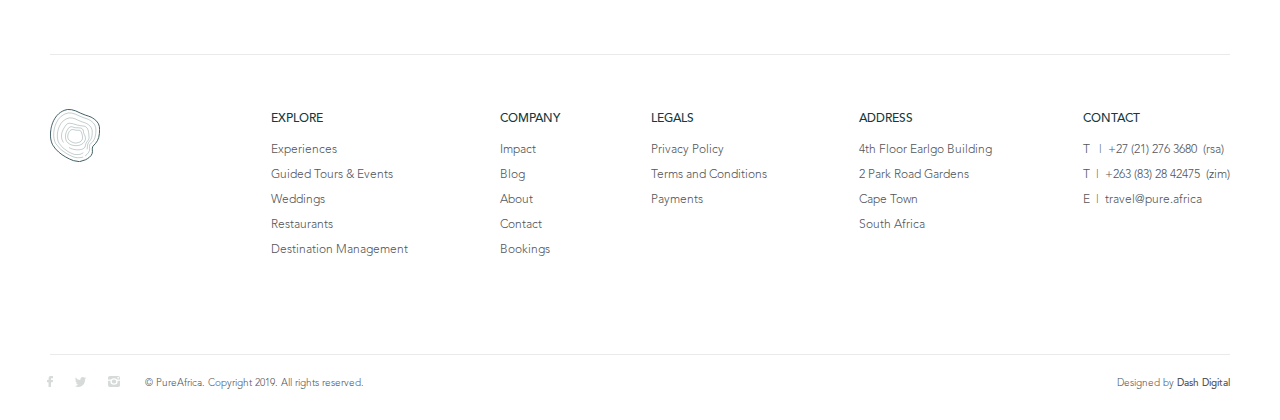
==== commit 3b5baa7a: "Updated footer to all pages" ====
--- a/about.html
+++ b/about.html
@@ -88,7 +88,7 @@
             </section>
             <section class="team-wrap hover-thum">
                 <div class="ex-sm-container clear">
-                    <h6 class="light-blue">TEAM</h6>
+                    <h6 class="deep-abbey">TEAM</h6>
                      <div class="team-inner-wrap">
                          <div class="team-item hover">
                              <figure><img src="img/sophie_bille_brahe_2@2x.jpg" alt=""></figure>
@@ -127,7 +127,7 @@
             <section class="info-wrap">
                 <div class="common-wrap md-container clear">
                    <div class="text-centre">
-                        <h6>THE IMPACT</h6>
+                        <h6 class="deep-abbey">THE IMPACT</h6>
                         <article class="lead-text">As a sustainable tourism operator we always strive to be at the forefront of responsible travel. We also want to make our impact tangible and make the contribution of our guests transparent.</article>
                     </div>
                     <div class="info-row flex-box">
@@ -150,63 +150,6 @@
             </section>
         </main>
         <!-- //End main content section -->
-
-        <!-- Beginning footer section
-            ============================== -->
-        <footer class="footer-section">
-            <div class="common-wrap clear">
-                <div class="footer-top abbey">
-                    <div class="footer-top-inner">
-                        <div class="widget">
-                            <a href="#" class="footer-logo"><img src="svg/Shape-Mark.svg" alt=""></a>
-                        </div>
-                        <div class="widget">
-                            <address>4th Floor Earlgo Building <br>2 Park Road Gardens <br>Cape Town <br>South Africa</address>
-                        </div>
-                        <div class="widget">
-                            <span>T &nbsp; |<a href="tel:+27212763680">+27 (21) 276 3680</a> &nbsp;(rsa)</span>
-                            <span>T &nbsp;|<a href="tel:+263832842475">+263 (83) 28 42475</a> &nbsp;(zim)</span>
-                            <span>E &nbsp;|<a href="mailto:travel@pure.africa">travel@pure.africa</a></span>
-                        </div>
-                        <div class="widget">
-                            <h6>EXPLORE</h6>
-                            <ul>
-                                <li><a href="">Journeys</a></li>
-                                <li><a href="">Destinations</a></li>
-                                <li><a href="">Contact</a></li>
-                            </ul>
-                        </div>
-                        <div class="widget">
-                            <h6>COMPANY</h6>
-                            <ul>
-                                <li><a href="about-modal.html">About</a></li>
-                                <li><a href="journal-post.html">Journal</a></li>
-                                <li><a href="">Impact</a></li>
-                                <li><a href="">Bookings</a></li>
-                                <li><a href="careers.html">Careers</a></li>
-                            </ul>
-                        </div>
-                        <div class="widget">
-                            <h6>LEGALS</h6>
-                            <ul>
-                                <li><a href="">Privacy Policy</a></li>
-                                <li><a href="">Terms and Conditions</a></li>
-                                <li><a href="">Payments</a></li>
-                            </ul>
-                        </div>
-                    </div>
-                </div>
-                <div class="footer-bottom">
-                    <div class="footer-socail">
-                        <a href="#"><img src="svg/Path-864.svg" alt=""></a>
-                        <a href=""><img src="svg/Path-865.svg" alt=""></a>
-                        <a href=""><img src="svg/Path-866.svg" alt=""></a>
-                    </div>
-                    <div class="copy-right abbey">&copy; PureAfrica. Copyright 2019. All rights reserved.</div>
-                </div>
-            </div>
-        </footer>
-        <!-- //End main footer section -->
         
         <!-- Modal wrap -->
         <div class="about-modal-wrap" id="about-modal">
@@ -265,6 +208,70 @@
             <div class="our-team-right desktop">OUR TEAM</div>
         </div>
         <!-- Modal wrap -->
+
+        <!-- Beginning footer section
+            ============================== -->
+        <footer class="footer-section">
+            <div class="common-wrap clear">
+                <div class="footer-top abbey">
+                    <div class="footer-top-inner">
+                        <div class="widget">
+                            <a href="#" class="footer-logo"><img src="svg/Shape-Mark.svg" alt=""></a>
+                        </div>
+                        <div class="widget">
+                            <h6>EXPLORE</h6>
+                            <ul>
+                                <li><a href="#">Experiences</a></li>
+                                <li><a href="#">Guided Tours &amp; Events</a></li>
+                                <li><a href="#">Weddings</a></li>
+                                <li><a href="#">Restaurants</a></li>
+                                <li><a href="#">Destination Management </a></li>
+                            </ul>
+                        </div>
+                        <div class="widget">
+                            <h6>COMPANY</h6>
+                            <ul>
+                                <li><a href="#">Impact</a></li>
+                                <li><a href="blog.html">Blog</a></li>
+                                <li><a href="about.html">About</a></li>
+                                <li><a href="#">Contact</a></li>
+                                <li><a href="#">Bookings</a></li>
+                            </ul>
+                        </div>
+                        <div class="widget">
+                            <h6>LEGALS</h6>
+                            <ul>
+                                <li><a href="#">Privacy Policy</a></li>
+                                <li><a href="#">Terms and Conditions</a></li>
+                                <li><a href="#">Payments</a></li>
+                            </ul>
+                        </div>
+                        <div class="widget">
+                           <h6>ADDRESS</h6>
+                            <address>4th Floor Earlgo Building <br>2 Park Road Gardens <br>Cape Town <br>South Africa</address>
+                        </div>
+                        <div class="widget">
+                           <h6>CONTACT</h6>
+                            <span>T &nbsp; |<a href="tel:+27212763680">+27 (21) 276 3680</a> &nbsp;(rsa)</span>
+                            <span>T &nbsp;|<a href="tel:+263832842475">+263 (83) 28 42475</a> &nbsp;(zim)</span>
+                            <span>E &nbsp;|<a href="mailto:travel@pure.africa">travel@pure.africa</a></span>
+                        </div>
+                    </div>
+                </div>
+                <div class="footer-bottom">
+                   <div class="footer-bottom-left-content">                       
+                        <div class="footer-socail">
+                            <a href="#"><img src="svg/Path-865.svg" alt=""></a>
+                            <a href="#"><img src="svg/Path-864.svg" alt=""></a>
+                            <a href="#"><img src="svg/Path-866.svg" alt=""></a>
+                        </div>
+                        <div class="copy-right abbey">&copy; PureAfrica. Copyright 2019. All rights reserved.</div>
+                   </div>
+                   <div class="develop-text abbey">Designed by <a href="#">Dash Digital</a></div>
+                </div>
+            </div>
+        </footer>
+        <!-- //End main footer section -->
         
     </div>
     <script type="text/javascript" src="js/jquery-3.3.1.min.js"></script>
--- a/css/style.css
+++ b/css/style.css
@@ -249,6 +249,7 @@
 
 .hero-content-wrap .title-text{max-width: 833px;}
 .hero-content-wrap .title-text h1{margin-top: 20px;}
+.hero-content-wrap .title-text h2{font-family: 'Nanum Myeongjo', serif; font-weight: 400;}
 .hero-content-wrap h6{font-family: 'Avenir-Heavy', sans-serif;}
 .hero-section .sm-container{padding: 0 50px;}
 .scroll-down{position: absolute; left: auto; top: auto; right: auto; bottom: 50px;}
@@ -486,7 +487,7 @@
 .about-content .what-we-do .article{margin-top: 57px;}
 .about-content .article p{float:left; width: 100%; text-align: center; margin-top: 34px;}
 .about-content .article p:first-child{margin-top: 0;}
-.team-wrap{float:left; width:100%; background-color:#fbfaf9; padding:52px 0 90px; text-align: center; position: relative;}
+.team-wrap{float:left; width:100%; background-color:#faf7f2; padding:97px 0 90px; text-align: center; position: relative;}
 .team-item{float:left; width:29.17705735660848%; margin: 62px 3.117206982543641% 0; text-align: center;}
 .team-item figure {cursor: pointer;}
 .team-item figure img{width: 100%;}
@@ -494,7 +495,8 @@
 .team-item:nth-child(3n+3), .journal-gallery-item:nth-child(2n+2), .related-articles-wrap .card-item:nth-child(3n+3){margin-right: 0;}
 .team-item h5{font-size:16px; margin-top: 13px;}
 .team-item span, .modal-slider-item span{font-size:10px; line-height: 24px; color: rgba(19, 58, 62, .5);}
-.info-wrap{float:left; width: 100%; padding:0 0 150px; margin-top: -24px; background-image: -webkit-linear-gradient(to bottom, #faf7f2 -11%, #ffffff 57%); background-image: linear-gradient(to bottom, #faf7f2 -11%, #ffffff 57%);}
+.info-wrap{float:left; width: 100%; padding:0 0 150px; margin-top: 133px; background-color: #ffffff;}
+.home-content .info-wrap{background-image: -webkit-linear-gradient(to bottom, #faf7f2 -11%, #ffffff 57%); background-image: linear-gradient(to bottom, #faf7f2 -11%, #ffffff 57%); margin-top: -24px;}
 .info-row{float:left; width: 100%; margin-top: 104px;}
 .info-row:first-child{margin-top: 0;}
 .info-col-2{float:left; width: 50%; min-height: 661px; }
@@ -807,8 +809,10 @@
     .phone-nav{position: absolute; right: 35px; top: 50%; -webkit-transform: translateY(-50%); -moz-transform: translateY(-50%); transform: translateY(-50%); z-index: 999; cursor: pointer}
     .phone-nav span{font-size: 11px; line-height: 15px; letter-spacing: 0.55px; color: #ffffff; cursor: pointer}
     .main-nav{position: fixed; left: 0; top: 0; margin-top: 0; width: 100%; height: 100vh; min-height: 100%; padding: 158px 27px 30px; overflow-y: auto; background: rgba(19, 19, 19, .8); -webkit-transform: translateX(-100%); -moz-transform: translateX(-100%); transform: translateX(-100%); -webkit-transition: all .6s ease-in-out; -moz-transition: all .6s ease-in-out; transition: all .6s ease-in-out; z-index: 5;}
+    .sticky-header .main-nav{top: 0;}
     .navShown .main-nav{-webkit-transform:translateX(0);-moz-transform:translateX(0);transform:translateX(0);}
     .main-nav-inner ul li{float: left; text-align: left; margin: 0; width: 100%}
+    .header.home-header .main-nav-inner > ul > li > a{color: #ffffff;}
     .main-nav-inner ul li a{padding: 15px 0; line-height: 20px}
     .call-to-action,.call-to-action a{display: block; float: left; padding: 0 5.5px; width: 100%}
     .call-to-action a.btn{margin: 20px 0 0; width: 135px}
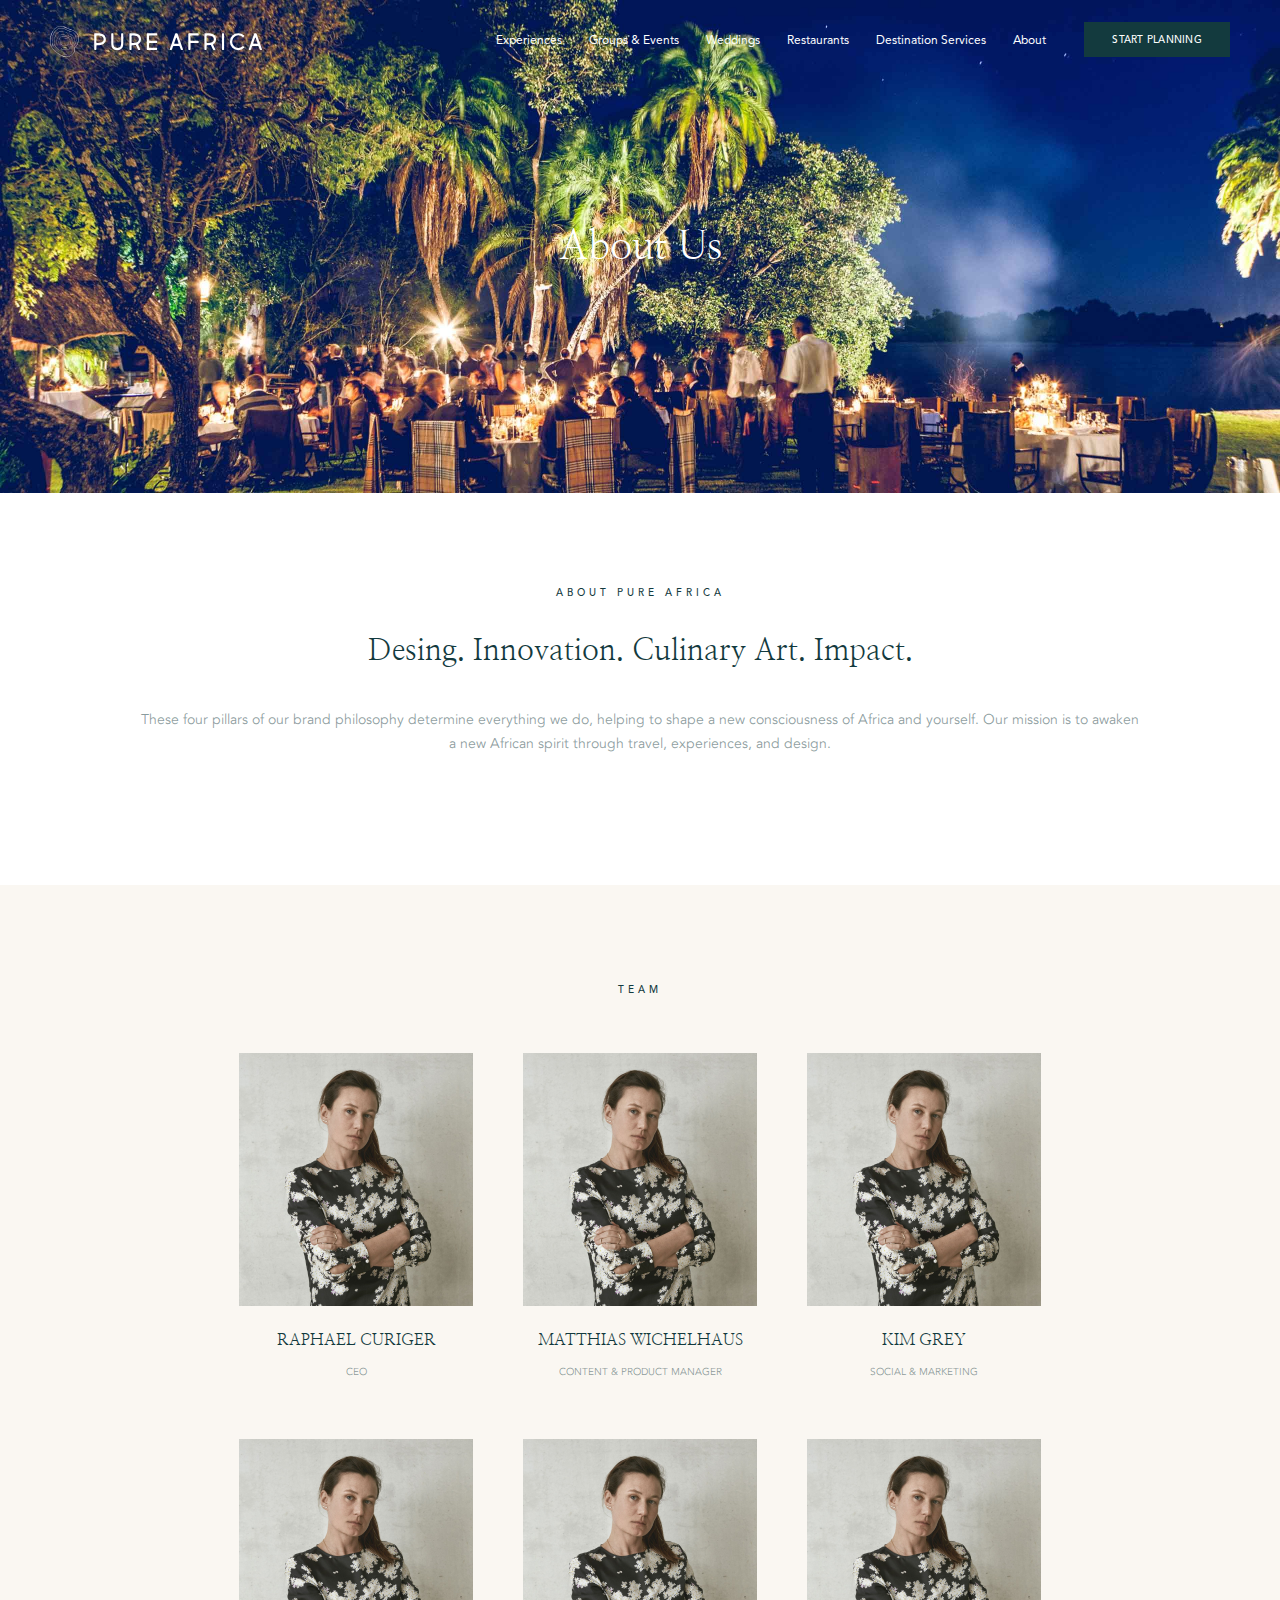
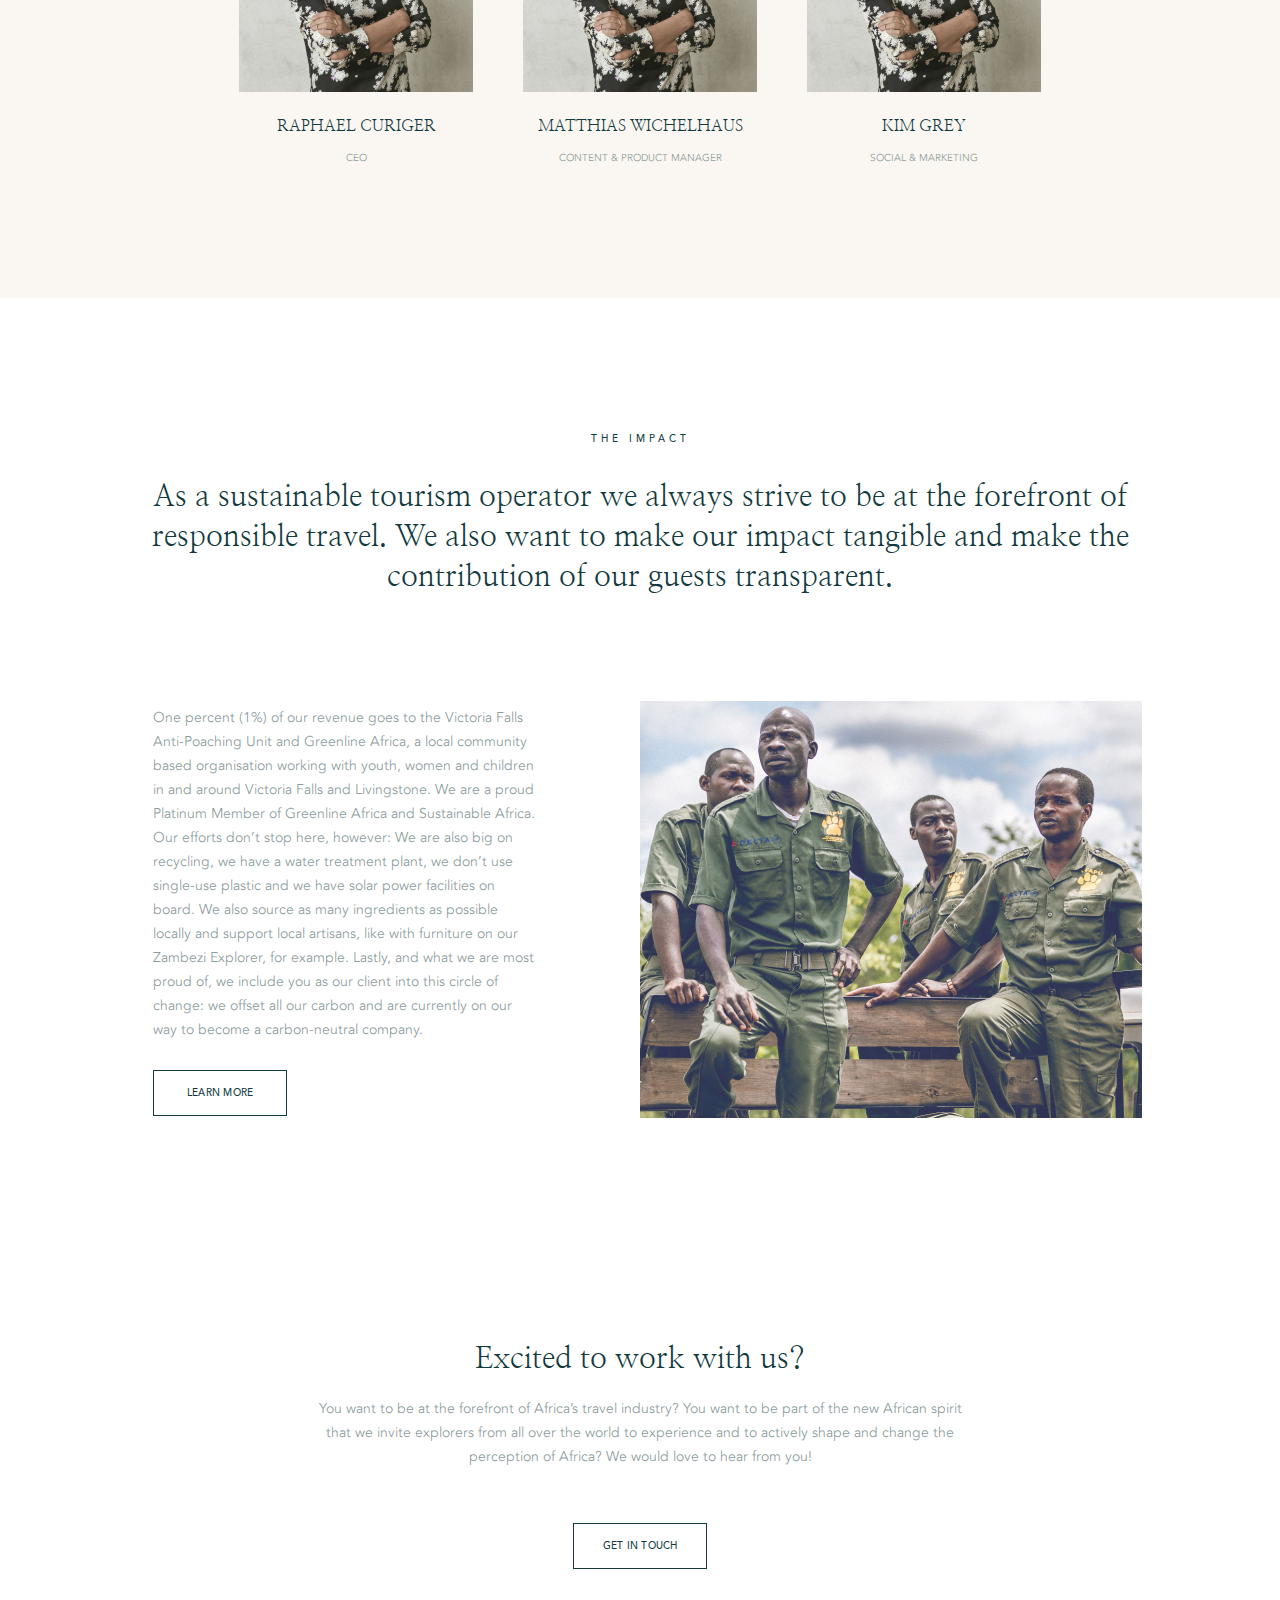
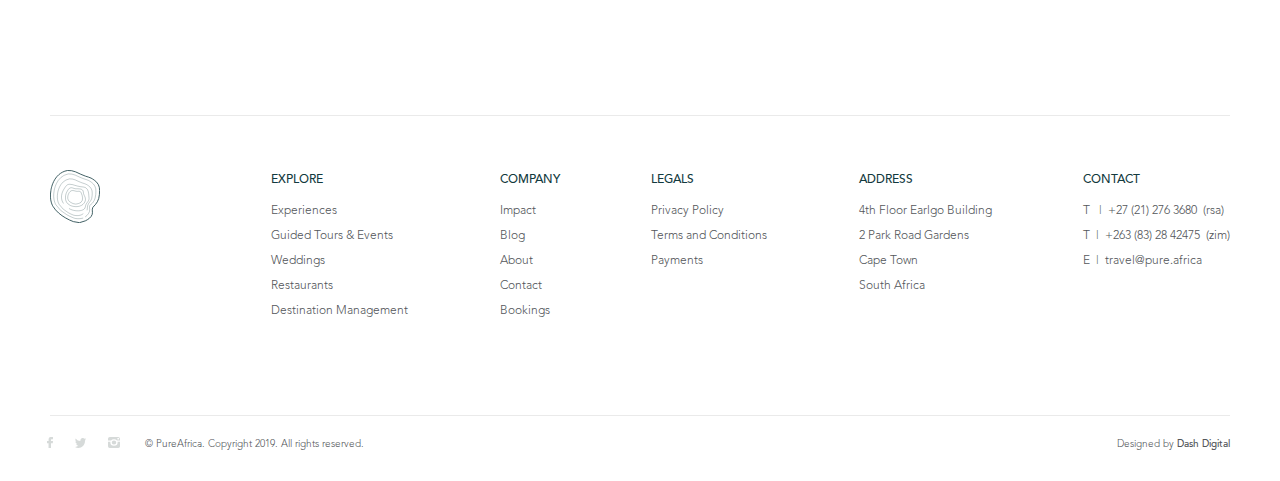
==== commit ecec357b: "Completed" ====
--- a/about.html
+++ b/about.html
@@ -64,6 +64,7 @@
             </div>
         </header>
         <!-- //End header section -->
+        
         <!-- Beginning main content section 
             ==================================== -->
         <main class="main-content-wrap about-content">
@@ -71,7 +72,7 @@
                 <div class="hero-bg" style="background-image: url(img/about/01-Pure-Africa-Waterfront-Dinner@2x.jpg)"></div>
                 <div class="common-wrap clear">
                     <div class="hero-content-wrap flex-box flex-horizontal-align flex-vertical-align">
-                        <div class="title-text sm-container clear text-centre">
+                        <div class="title-text clear text-centre">
                             <h2 class="white">About Us</h2>
                         </div>
                     </div>
--- a/css/style.css
+++ b/css/style.css
@@ -80,6 +80,21 @@
 [type="search"]::-webkit-search-decoration{-webkit-appearance: none;}
 ::-webkit-file-upload-button{-webkit-appearance: button; font: inherit;}
 
+::-webkit-input-placeholder { /* Edge */
+  color: rgba(19, 58, 62, 0.30);
+}
+
+:-ms-input-placeholder { /* Internet Explorer 10-11 */
+  color: rgba(19, 58, 62, 0.30);
+}
+
+::placeholder {
+  color: rgba(19, 58, 62, 0.30);
+}
+
+.intl-tel-input.separate-dial-code .selected-dial-code{color: rgba(19, 58, 62, 0.30);}
+.intl-tel-input .selected-flag .iti-arrow{border-top: 4px solid rgba(85, 85, 85, .3);}
+
 .clear:after{content:".";display:block;clear:both;visibility:hidden;line-height:0;height:0}
 a img{border:0; width: auto; height: auto; max-width: 100%; vertical-align: bottom; border-style: none;}
 a,input,select,textarea{outline:none;}
@@ -114,8 +129,7 @@
 /* Global style */
 h1, h2, h3, h4, h5, h6{float: left; width: 100%; font-family: 'Nanum Myeongjo', serif; font-weight: 400; font-style: normal;}
 h1{font-size: 55px; line-height: 65px; font-family: 'Nanum Myeongjo', serif; font-weight: 700;}
-h2{line-height: 36px; font-family: 'Avenir-Book', sans-serif;}
-h2{font-size: 40px;}
+h2{font-size: 40px; line-height: 36px; font-family: 'Nanum Myeongjo', serif; font-weight: 400;}
 h3{font-size: 22px; line-height: 38px;}
 h4{font-size: 20px; line-height: 38px;}
 h5{font-size: 16px; line-height: 38px;}
@@ -162,12 +176,11 @@
 .light-white{color: #f0ede4}
 .light-blue{color:#a1d0c9;}
 .deep-abbey{color:#133a3e}
-
+.bg-white{background-color: #ffffff;}
+.bg-gray{background-color: #d6dad9 !important;}
 /* End color style */
 
-
 /* common style */
-
 .desktop{display: block}
 .mobi{display: none;}
 .tablet{display: none}
@@ -206,7 +219,7 @@
 .header.home-header:after{width: 0;}
 .loaded .header.home-header:after{width: 100%; transition-delay: 2.4s;}
 .header .common-wrap{position: relative}
-.main-logo{float: left; width: 212px; position: relative; z-index: 9999;}
+.main-logo{float: left; width: 212px; margin-top: 4px; position: relative; z-index: 9999;}
 .header.home-header .main-logo{opacity: 0;}
 .main-nav {float: right;}
 .main-nav-inner{float: left;}
@@ -224,7 +237,7 @@
 .call-to-action {display: inline-block; float: left;}
 .call-to-action a{color: #ffffff; display: inline-block; vertical-align: middle; font-size: 10px; letter-spacing: 1.1px; line-height: 26px; /*opacity: 0;*/}
 .header.home-header .call-to-action a{opacity: 0;}
-.call-to-action a.btn{letter-spacing: 0.25px; line-height: 30px; margin-left: 27px}
+.call-to-action a.btn{letter-spacing: 0.25px; line-height: 35px; height: 35px; margin-left: 27px}
 .sticky-header .header {background: #ffffff; position: fixed; top: 0; margin: -1px; padding: 5px 0 10px}
 .sticky-header .call-to-action a.btn{ color: #ffffff}
 a.sticky{display: none}
@@ -233,11 +246,10 @@
 .sticky-header .main-nav{top: 10px}
 /* Header section 
 
-
 /* hero section */
 .hero-bg,.home-hero-bg{position: absolute; left: 0; top: 0; width: 100%; height: 100%; background-repeat: no-repeat; background-position: center center; background-size: cover; z-index: -1;}
 .home-content .home-hero-bg{-webkit-transform: scale(1.2); -moz-transform: scale(1.2); transform: scale(1.2);}
-.hero-section,.hero-content-wrap{min-height: 800px; height: 100vh}
+.hero-section,.hero-content-wrap{min-height: 400px; height: 100vh}
 .hero-content-wrap, .pos-rel{position: relative; z-index: 1;}
 .home-content .hero-content-wrap .title-text{opacity: 0; -webkit-transform: translateY(30px); -moz-transform: translateY(30px); transform: translateY(30px);}
 .hero-icon{position: absolute; bottom: 56px; right: 0}
@@ -247,16 +259,16 @@
 		to { -webkit-transform: rotate(359deg);}
 }
 
-.hero-content-wrap .title-text{max-width: 833px;}
+.hero-content-wrap .title-text{width: 833px; max-width: 100%; margin: 0 auto; clear: both;}
 .hero-content-wrap .title-text h1{margin-top: 20px;}
-.hero-content-wrap .title-text h2{font-family: 'Nanum Myeongjo', serif; font-weight: 400;}
 .hero-content-wrap h6{font-family: 'Avenir-Heavy', sans-serif;}
 .hero-section .sm-container{padding: 0 50px;}
 .scroll-down{position: absolute; left: auto; top: auto; right: auto; bottom: 50px;}
 .scroll-down a{position: relative; padding-bottom: 25px; font-family: 'Avenir-Roman', sans-serif; font-size: 12px;}
 .scroll-down a:after{content: ''; position: absolute; left: 50%; -webkit-transform: translateX(-50%);transform: translateX(-50%); -moz-transform: translateX(-50%); bottom: 6px; background-image: url('../svg/scroll-down.svg'); width: 6px; height: 9px;}
-.experience-landing-content .hero-content-wrap .title-text h2{line-height: 44px; font-family: 'Nanum Myeongjo', serif; font-weight: 400;}
+.experience-landing-content .hero-content-wrap .title-text h2{line-height: 44px; font-family: 'Nanum Myeongjo', serif; font-weight: 400; max-width: 503px;}
 /* end hero section */
+
 .what-we-do-wrap{background: #faf7f2;}
 .what-we-do{padding: 100px 0 97px; float: left; width: 100%}
 .what-we-do .article{margin-top: 33px}
@@ -265,12 +277,10 @@
 .home-content .content-container{background-color: #ffffff; padding-top: 100px;}
 .icon{position: absolute; top: 163px; width: 241px; background-image: url(../svg/PureAfrica_Shape.svg); background-repeat: no-repeat; height: 490px; background-size: cover; -webkit-transform: rotate(180deg); -moz-transform: rotate(180deg); transform: rotate(180deg); z-index: 5;}
 .top-journey{float: left; width: 100%; padding-bottom: 108px;}
-/*.top-journey .common-wrap{max-width: 1202px;}*/
 .top-journey img{text-align: center; margin: 0 auto; display: block;}
 .top-journey h6{margin-top: 34px;}
-.card-wrap{float: left; width: 100%; margin: 116px 0 0; position: relative; z-index: 99}
+.card-wrap{float: left; width: 100%; margin: 116px 0 0; position: relative; z-index: 99; text-align: left;}
 .card-inner{float: left; width: 100%;}
-/*.col-3{float: left; width: 28.08764940239044%;}*/
 .col-3{float: left; width: 28.29391891891892%;}
 .card-item{padding: 0 24.5px}
 .card-item-inner{border: 1px solid #eaeaea; float: left; width: 100%; cursor: pointer}
@@ -279,9 +289,9 @@
 .card-wrap .slick-prev, .card-wrap .slick-next, .tab-item-wrap .swiper-button-next, .tab-item-wrap .swiper-button-prev{ background-image: url(../svg/ic_keyboard_backspace_24px-color.svg); background-repeat: no-repeat; width: 31px; height: 31px; border: 1px solid #133a3e; border-radius: 50%; background-position: center; background-size: 10px 10px;}
 .card-wrap .slick-prev, .swiper-button-prev{left: -50px; -webkit-transform: translateY(-22px) rotate(180deg); -moz-transform: translateY(-22px) rotate(180deg); transform: translateY(-22px) rotate(180deg)}
 .card-wrap .slick-next,.swiper-button-next{right: -50px}
-.card-content,.card-schdule{float: left; width: 100%; padding: 22px 13px 0px 14px}
+.card-content,.card-schdule{float: left; width: 100%; padding: 22px 13px 56px 14px}
 .card-content h5{color: #133a3e; line-height: 24px;}
-.card-content p { padding-bottom: 56px; margin-top: 28px; font-size: 15px; line-height: 22px; }
+.card-content p {margin-top: 28px; font-size: 15px; line-height: 22px; }
 .card-content p,.item-content p, .col-left-content p{color: rgba(19, 58, 62, .5)}
 .card-schdule{padding: 17px 13px 10px 15px; border-top: 1px solid #eaeaea;}
 .card-schdule-col-2{float: left; width: -webkit-calc(100% - 57px); width: calc(100% - 57px);}
@@ -291,6 +301,7 @@
 .gallery-section{float: left; width: 100%; padding: 120px 0 91px; background: #faf7f2;}
 .gallery-section > .common-wrap > h2{font-size: 50px; line-height: 60px; color: #133a3e; font-family: 'Nanum Myeongjo', serif; font-weight: 400;}
 .gallery-row-wrap{float: left; width: 100%; margin-top: 50px}
+.home-content .gallery-section .gallery-row-wrap{margin-top: 66px}
 .col-2-wrap, .col-4-wrap{float: left; width: 100%;}
 .double-item .col-4:last-child{margin-right: 0}
 .gallery-item{position: relative; width: 32.01347935973041%; float: left; margin: 28px  0.8424599831508003% 0; cursor: pointer}
@@ -312,9 +323,7 @@
 .mobi-slider{opacity: 0; visibility: hidden; position: absolute; left: -100%;}
 .desktop-slider{position: relative;}
 .desktop-slider .slider-item-inner{float: left; width: 33.33333333333333%; padding: 0 37.5px; position: relative; opacity: 0; -webkit-transition: all 1s ease; -moz-transition: all 1s ease; transition: all 1s ease;}
-/*.slider-item-inner figure img{clip-path: polygon(0% 0%, 100% 0, 100% 100%, 0% 100%);}*/
 .swiper-slide-active .slider-item-inner{opacity: 1;}
-/*.swiper-slide-active .slider-item-inner figure img{transition: all 1s ease-in;}*/
 .desktop-slider .slider-item-inner:nth-child(even){padding-top: 43px}
 .slider-item h2{position: absolute; top: 50%; -webkit-transform: translate(-50%) rotate(-90deg); -moz-transform: translate(-50%) rotate(-90deg); transform: translate(-50%) rotate(-90deg); width: auto; margin-left: -6px; margin-top: -17px; opacity: 0;}
 .mobi-slider .slider-item h2{-webkit-transition: all .4s ease; -moz-transition: all .4s ease; transition: all .4s ease;}
@@ -371,11 +380,7 @@
 .footer-top{padding: 54px 0 92px; float: left; width: 100%; border-top: 1px solid #eaeaea;}
 .home .footer-top{border-top: 0;}
 .footer-top-inner{float: left; width: 100%; display: -webkit-flex; display: -webkit-box; display: -moz-box; display: -ms-flexbox; display: flex; -webkit-flex-flow: row wrap; flex-flow: row wrap; -webkit-justify-content: space-between; justify-content: space-between;}
-.widget{/*float: left; width: 150px;*/ font-size: 12px; line-height: 25px; /*margin-right:55px; */font-family: 'Avenir-Light', sans-serif;}
-/*.widget:first-child{width: 140px; margin-right: 76px;}
-.widget:nth-child(2){margin-right: 94px;}
-.widget:nth-child(3){width: 112px;}
-.widget:nth-child(4){width: 143px;}*/
+.widget{font-size: 12px; line-height: 25px; font-family: 'Avenir-Light', sans-serif;}
 .widget:first-child{width: 11%;}
 .widget:last-child{margin-right: 0}
 .widget h6{font-size: 12px; line-height: 18px; margin-bottom: 10px; text-align: left; letter-spacing: normal;}
@@ -401,7 +406,6 @@
 .hover-thum-show .slider-item-inner figure:after, .hover-thum-show .card-item-thum:after,.hover-thum-show .gallery-item:after,.hover-thum-show .journal-thum:after,.hover-thum-show .col-4-show .gallery-item:after,.hover-thum-show .team-item figure:after{opacity: 1; visibility: visible}
 .hovered.slider-item-inner figure:after, .hovered .card-item-thum:after,.hovered.gallery-item:after,.hovered.journal-thum:after,.hovered.team-item figure:after{opacity: 0; visibility: hidden}
 
-
 .slick-prev:before, .slick-next:before{content: "";}
 
 /* destination country page tyle */
@@ -436,7 +440,6 @@
 .travel-left-col{float: left; width: 48.71541501976285%}
 .travel-left-col .accordion-wrap{margin-top: 0}
 .travel-right-col{float: left;width: 44.07114624505929%;margin-left: 5.434782608695652%;}
-
 /* End destination country page tyle */
 
 /* journey landing page tyle */
@@ -463,7 +466,6 @@
 .journey-landing-content .card-schdule .card-schdule-row{border-bottom: 0; border-top: 1px solid #eaeaea; padding-bottom: 0;}
 .journey-landing-content .card-content h5{padding-bottom: 15px;}
 
-
 .map-thum{padding-top: 44px; text-align: center}
 .map-thum{margin: 0 auto; float: none}
 .explore-section{float: left; width: 100%; margin-top: 102px}
@@ -477,23 +479,21 @@
 .explore-col-2 a:hover{color: #a1d0c9}
 .explore-col-2 a:after{position: absolute; content: ""; right: 7px; background-image: url(../svg/ic_keyboard_backspace_24px.svg); background-repeat: no-repeat; background-position: right center; background-size: 10px 7px; width: 10px; height: 7px; top: 50%; -webkit-transform: translateY(-50%); -moz-transform: translateY(-50%); transform: translateY(-50%);}
 .explore-col-2 a:hover:after{background-image: url(../svg/ic_keyboard_backspace_24px-light-blue.svg);}
-
-
 /* New style Russel*/
 
 /* Beginning About page */
 .about-content .hero-section{min-height: 493px; height: 493px}
-.about-content .what-we-do{padding: 74px 0 80px;}
+.about-content .what-we-do{padding: 92px 0 129px;}
 .about-content .what-we-do .article{margin-top: 57px;}
 .about-content .article p{float:left; width: 100%; text-align: center; margin-top: 34px;}
 .about-content .article p:first-child{margin-top: 0;}
-.team-wrap{float:left; width:100%; background-color:#faf7f2; padding:97px 0 90px; text-align: center; position: relative;}
-.team-item{float:left; width:29.17705735660848%; margin: 62px 3.117206982543641% 0; text-align: center;}
+.team-wrap{float:left; width:100%; background-color:#faf7f2; padding: 97px 0 128px; text-align: center; position: relative;}
+.team-item{float:left; width:29.17705735660848%; margin: 55px 3.117206982543641% 0; text-align: center;}
 .team-item figure {cursor: pointer;}
 .team-item figure img{width: 100%;}
 .team-item:nth-child(3n+1), .journal-gallery-item:nth-child(2n+1), .related-articles-wrap .card-item:nth-child(3n+1){margin-left: 0; clear: both}
 .team-item:nth-child(3n+3), .journal-gallery-item:nth-child(2n+2), .related-articles-wrap .card-item:nth-child(3n+3){margin-right: 0;}
-.team-item h5{font-size:16px; margin-top: 13px;}
+.team-item h5{font-size:16px; margin-top: 15px;}
 .team-item span, .modal-slider-item span{font-size:10px; line-height: 24px; color: rgba(19, 58, 62, .5);}
 .info-wrap{float:left; width: 100%; padding:0 0 150px; margin-top: 133px; background-color: #ffffff;}
 .home-content .info-wrap{background-image: -webkit-linear-gradient(to bottom, #faf7f2 -11%, #ffffff 57%); background-image: linear-gradient(to bottom, #faf7f2 -11%, #ffffff 57%); margin-top: -24px;}
@@ -505,14 +505,14 @@
 .info-text p{font-size:14px; line-height: 24px; color:rgba(19, 58, 62, .5); margin-top: 5px; }
 .info-text h6 + p{margin-top: 52px;}
 .info-text a.transparent-btn{margin-top: 28px;}
-.info-row:nth-child(even) .info-col-2{min-height:417px; padding: 21px 15px 22px;} 
+.info-row:nth-child(even) .info-col-2{min-height:417px; padding: 21px 15px 22px;  object-fit: cover; height: 100%;} 
 .info-row:nth-child(even) .info-inner-text{float:left;} 
 .info-text h3{margin-top: 64px;}
 .info-row:nth-child(even) .info-col-2{padding-top: 0}
 .home-content .info-row:nth-child(even) .info-col-2{padding: 0 35px 0 0;}
 .home-content .info-row .info-text{padding-top: 4px;}
+.about-content .get-in-touch-wrap{padding: 23px 0 138px;}
 /* End About page */
-
 
 /* Career page*/
 .career-content .hero-section, .career-content .hero-content-wrap, .journal-content .hero-section{min-height: 442px; height: 442px;}
@@ -533,7 +533,7 @@
 .accordion.active h5:after { background-image: url(../images/mainus-icon.png);}
 .get-in-touch-wrap{float:left; width: 100%; padding: 96px 0 90px; text-align: center}
 .get-in-touch-wrap h2{margin-top: 20px; font-size: 30px; line-height: 40px; font-family: 'Nanum Myeongjo', serif; font-weight: 400; color: #133a3e;}
-.get-in-touch-wrap p{ margin-top: 18px; color: rgba(19, 58, 62, .5);}
+.get-in-touch-wrap p{width: 100%; margin-top: 18px; color: rgba(19, 58, 62, .5);}
 .get-in-touch-wrap a{ margin-top: 54px;}
 /* Career page*/
 
@@ -594,9 +594,10 @@
 /* New style Russel*/
 
 /* experience landing page */
-.experience-landing-content .title-text{position: absolute; left: 0; bottom: 62px;}
+.left-bottom-title{position: absolute; left: 0; bottom: 62px; max-width: 503px;}
+.left-bottom-title h2{line-height: 44px;}
 .about-our-experience{background: #faf7f2; padding: 108px 0 123px 0;}
-.about-our-experience p{padding-top: 46px; text-align: center;}
+.about-our-experience p{padding-top: 46px; text-align: center; color: rgba(19, 58, 62, .5);}
 .our-experience-item-wrap{padding-top: 138px;}
 .our-experience-item-wrap > h2{font-size: 50px; line-height: 60px;}
 .our-experience-item-inner{float: left; width: 100%; margin-top: 62px;}
@@ -607,82 +608,96 @@
 /* end experience landing page */
 
 /* blog page */
-.featured-wrap{padding: 43px 0 108px 0;}
+.blog-content .hero-section{
+    height: 493px;
+    min-height: 10px;
+}
+.featured-wrap{padding: 43px 0 68px 0;}
 .featured-wrap .sm-container{max-width: 820px;}
-.featured-wrap h3{line-height: 34px;}
-.featured-wrap p{margin-top: 40px;}
-.featured-wrap .btn{margin-top: 42px;}
+.featured-wrap h3{line-height: 34px; margin-top: 15px;}
+.featured-wrap p{margin-top: 32px;}
+.featured-wrap .btn{margin-top: 38px;}
 
 .blog-content .tab-item-list{max-width: 720px}
+.blog-content .get-in-touch-wrap{padding: 70px 0 80px;}
+.blog-content .get-in-touch-wrap p{margin-top: 15px;}
+.blog-content .get-in-touch-wrap a{margin-top: 50px;}
 .card-item-row{float: left; width: 100%; margin-top: 50px}
-.Journal-item{margin: 14px 3.910891089108910% 0}
+.Journal-item{margin: 14px 3.77956081081081% 0}
 .Journal-item:nth-child(3n+1){margin-left: 0; clear: both}
 .Journal-item:nth-child(3n+3){margin-right: 0}
 .Journal-item figure img{width: 100%;}
 .Journal-item-wrapper .card-content{padding: 32px 20px 50px 0}
-.Journal-item-wrapper .card-content p{font-size:12px; line-height: 20px;  margin-top: 24px}
+.Journal-item-wrapper .card-content p{font-size:12px; line-height: 20px;  margin-top: 15px}
 .Journal-item-wrapper .card-content h5{font-size:14px; line-height:20px;}
 /* end blog page */
 
 /* destination management page */
-.destination-manegement-content .hero-section, .destination-manegement-content .hero-content-wrap{min-height: 555px; height: 555px}
+.destination-manegement-content .hero-section, .destination-manegement-content .hero-content-wrap{min-height: 55px; height: 493px}
 .destination-manegement-content .title-text, .wedding-content .title-text { max-width: 504px; margin: 0 auto;}
 .destination-manegement-content .title-text h2{line-height: 44px; font-family: 'Nanum Myeongjo', serif; font-weight: 400;}
 .hero-section .slick-prev, .hero-section .slick-next, .our-venues .slick-prev, .our-venues .slick-next, .content-slider-row .slick-next, .content-slider-row .slick-prev{background-image: url(../svg/right-arrow-white.svg); background-repeat: no-repeat; width: 31px; height: 31px; border: 1px solid #ffffff; border-radius: 50%; background-position: center; background-size: 10px 10px;}
-.hero-section .slick-prev, .our-venues .slick-prev, .content-slider-row .slick-prev {left: 360px; -webkit-transform: translateY(-22px) rotate(180deg); -moz-transform: translateY(-22px) rotate(180deg); transform: translateY(-22px) rotate(180deg); z-index: 9}
-.hero-section .slick-next{right: 360px}
+.hero-section .slick-prev, .our-venues .slick-prev, .content-slider-row .slick-prev {left: 50px; -webkit-transform: translateY(-22px) rotate(180deg); -moz-transform: translateY(-22px) rotate(180deg); transform: translateY(-22px) rotate(180deg); z-index: 9}
+.hero-section .slick-next{right: 50px}
+.destination-manegement-content .featured-wrap{padding: 94px 0 44px 0;}
+.destination-manegement-content .featured-wrap p{margin-top: 50px;}
+.destination-manegement-content .get-in-touch-wrap{padding-bottom: 82px;}
+.destination-manegement-content .get-in-touch-wrap a{margin-top: 46px;}
 /* end destination page */
 
 /* about page */
-.about-content .content-container .what-we-do p{margin-top: 46px;}
+.about-content .content-container .what-we-do p{margin-top: 37px;}
 .what-we-do p{color: rgba(19, 58, 62, .5);}
 .about-header .md-btn{background: #133a3e;}
 .about-content .hero-content-wrap {min-height: 493px; height: 493px;}
 /* end about page */
 
 /* wedding page */
-.wedding-content .hero-section, .wedding-content .hero-content-wrap{height: 493px; min-height: 493px;} 
-.packages{padding: 50px 0 100px 0;}
-.packages .card-wrap{padding-bottom: 86px;}
-.packages .transparent-btn{display: block; margin: 0 auto; text-align: center;}
-.services{padding: 115px 0; background: #d6dad9;}
-.services-info{float: left; width: 100%; margin-top: 78px;}
+.wedding-content .hero-section, .wedding-content .hero-content-wrap, .template-3-content .hero-section, .template-3-content .hero-content-wrap{height: 493px; min-height: 10px;} 
+.wedding-content .featured-wrap{padding-top: 94px;}
+.wedding-content .featured-wrap p{margin-top: 40px;}
+.carousel-section{padding: 78px 0 95px; text-align: center;}
+.carousel-section .common-wrap{max-width: 1200px;}
+.carousel-section .card-wrap{margin-top: 72px;}
+.carousel-section .transparent-btn{display: inline-block; margin: 86px auto 0;}
+.services{padding: 115px 0 120px; background: #d6dad9;}
+.services-info{float: left; width: 100%; margin-top: 65px;}
 .services-item-col{float: left; width: 36.74698795180723%; margin: 0 13.25301204819277%;}
 .services-item-col:nth-child(2n+1){margin-left: 0 ;}
 .services-item-col:nth-child(2n+2){margin-right: 0 ;}
-.services-item-col a{float: left; display: block; width: 100%; margin-top: 28px;}
+.services-item-col a{float: left; display: block; width: 100%; margin-top: 12px;}
 .services-item-col a:first-child{margin-top: 0;}
-.services-item-col h5{font-size: 18px; color: #133a3e; padding-bottom: 14px; border-bottom: 1px solid #bec3c2;}
+.services-item-col h5{font-size: 18px; color: #133a3e; padding-bottom: 7px; border-bottom: 1px solid #bec3c2;}
 .our-venues{padding: 118px 0 152px 0; background: #faf7f2;}
 .our-venues h6{text-align: left;}
-.our-venues .highlites-content{width: 36.77354709418838%; margin-right: 76px;}
+.our-venues .highlites-content{width: 36.77354709418838%; margin-right: 7.569721115537849%;}
 .our-venues .place-info-item{float:left; width: 55.61122244488978%;}
 .our-venues .place-info-slider, .place-info-slider-item { float: left; width: 100%; }
 .our-venues .slick-prev { left: 28px;}
 .our-venues .slick-next { right: 28px; }
-.wedding-content .top-journey{padding-bottom: 0;}
-.accommodation{padding-top: 130px;}
+.wedding-content .highlites-content .accordion-wrap{padding-top: 30px;}
+.accommodation{padding: 130px 0 0;}
 .accommodation .card-item, .activites .card-item{position: relative;}
 .social-icon{position: absolute; top: 18px; right: 45px; color: #ffffff;}
 .social-icon a{width: 16px; margin: 0 10px;}
 .social-icon a:nth-child(2n+1){width: 10px; margin-left: 0;}
 .social-icon a:nth-child(2n+2){margin-right: 0;}
-.activites{padding-top: 168px;}
+.activites{padding: 168px 0 0;}
 .why-book-with-us-wrap{padding: 212px 0 150px 0;}
-.wedding-content .gallery-section{padding-top: 0; background: #ffffff;}
-.gallery-section .gallery-row-wrap{padding-bottom: 70px; margin-top: 64px;}
+.wedding-content .gallery-section{padding-top: 0; padding-bottom: 45px; background: #ffffff;}
+.gallery-section .gallery-row-wrap{padding-bottom: 70px; margin-top: 0px;}
 .gallery-section .transparent-btn{display: block; text-align: center; margin: 0 auto;}
 .wedding-content .gallery-section .gallery-item{ float: left; width: 32.20675944333996%; margin-top: 20px;}
 .wedding-content .gallery-section .gallery-item:nth-child(-n+3){ margin-top: 0;}
 .wedding-content .gallery-section .gallery-item.full { float: left; width: 100%; padding-bottom: 144px; margin: 0}
+.wedding-content .gallery-section .gallery-row-wrap{margin-top: 0;}
 /* End wedding page */
-
 
 /* Template 3 */
 .content-container-section{background: #faf7f2; padding: 94px 0 108px 0;}
-.content-container-section .lead-text{padding-top: 40px;}
-.description-content{padding-top: 178px;}
-.description-content p{opacity: .5; margin-top: 46px;}
+.content-container-section .lead-text{padding-top: 30px;}
+.description-content{padding-top: 171px;}
+.description-content p{opacity: .5; margin-top: 38px;}
 .content-slider-info-wrap{padding: 128px 0 116px 0;}
 .content-slider-info-wrap, .content-slider-row, .content-info-slider{float: left; width: 100%;}
 .content-slider-row{margin-top: 116px;}
@@ -692,9 +707,10 @@
 .content-slider-row .place-info-item:nth-child(2n+2){margin-right: 0; }
 .content-slider-row:nth-child(even) .order-1{margin-left: 0; margin-right: 2.191235059760956%;}
 .content-slider-row:nth-child(even) .order-2{margin-right: 0; margin-left: 2.191235059760956%;}
-.place-info-title { float: left; width: 100%; border-bottom: 1px solid #d6d7d8; padding-bottom: 3px; }
+.place-info-title{float: left; width: 100%; border-bottom: 1px solid #d6d7d8; padding-bottom: 3px;}
 .place-info-title h4 { float: left; width: auto; line-height: 26px; padding-bottom: 10px}
 .place-info-title span { float: right; width: auto; font-family: 'Nanum Myeongjo', serif; font-weight: 400; font-size: 20px; line-height: 26px; }
+.carousel-section h2, .services h2{font-size: 50px; line-height: 60px;}
 .content-container-section .transparent-btn{margin-top: 80px;}
 .place-info-title + p { margin-top: 16px; opacity: .5;}
 .place-info-title + p + .transparent-btn{ margin-top: 22px;}
@@ -704,14 +720,17 @@
 .content-slider-row  .slick-dots li button { width: 15px; height: 15px; margin: 0 auto; position: relative; padding: 0; -webkit-transition: all .3s ease-in; -moz-transition: all .3s ease-in; transition: all .3s ease-in; }
 .content-slider-row .slick-dots li button:before { width: 4px; height: 4px; background-color: #ffffff; content: ""; border: 1px solid transparent; -webkit-transition: all .3s ease-in; -moz-transition: all .3s ease-in; transition: all .3s ease-in; opacity: 1; border-radius: 50%; position: absolute; top: 50%; left: 50%; -webkit-transform: translate(-50%, -50%); -moz-transform: translate(-50%, -50%); transform: translate(-50%, -50%); }
 .content-slider-row .slick-dots li.slick-active button:before { width: 15px; height: 15px; border: 1px solid #ffffff; border-radius: 100%; background-color: transparent; }
-.guided{padding-bottom: 104px; background: #faf7f2;}
-.guided .gallery-section{background: #faf7f2;}
+.guided{background: #faf7f2;}
+.guided .content-wrap{padding-bottom: 0;}
+.guided .gallery-section{background: #faf7f2; padding-top: 70px;}
 .content-wrap{text-align: left; padding-bottom: 124px;}
 .description-content-wrap{float: left; width: 45.36585365853659%; margin: 0 5.073170731707317%;}
 .description-content-wrap{margin-left: 0;}
 .description-content-info{float: left; width: 100%;}
 .description-content-info p{margin-top: 36px; color: rgba(19, 58, 62, 0.5);}
 .description-content-info h6, .highlight-info h6, .detailes-wrap h6{text-align: left;}
+.tram-details{float: left; width: 100%; margin-top: 80px;}
+.tram-details h6{text-align: left;}
 .highlight-info{float: left; width: 100%; max-width: 376px; margin-top: 84px;}
 .highlight-item, .details-item { float: left; width: 100%; border-bottom: 1px solid #d6d7d8; }
 .highlight-item:last-child{border: 0;}
@@ -727,7 +746,14 @@
 .tram-details .highlight-item span{float: right; color: rgba(19, 58, 62, .5); font-size: 10px;}
 .map{width: 40.09756097560976%; margin: 0 7.317073170731707%}
 .map{margin-right: 0}
+
+.template-3-content .carousel-section{padding-top: 29px;}
+.template-3-content .carousel-section.more-experience-section{padding-top: 130px; background-color: #ffffff;}
+
 /* End template 3 */
+
+/* beginning template 6 */
+.events-content .content-slider-info-wrap{padding-bottom: 60px;}
 
 /* contact */
 .contact-content .hero-section, .contact-content .hero-content-wrap{min-height: 497px; height: 497px;}
@@ -784,6 +810,14 @@
 
 .carousel-wrap{max-width: 1200px;}
 
+.events-content .gallery-section{padding-top: 18px;}
+
+.details-item{padding: 10px 0;}
+.our-venu-section-title p{margin-top: 30px; color: rgba(19, 58, 62, .5);}
+.our-venues{padding-top: 28px;}
+.our-venues .highlites-row{margin-top: 0;}
+.our-venues .highlites-row h6{margin-bottom: 20px;}
+
 /* =======================================================================================================
 ============================================ Responsive style ========================================== */
 
@@ -798,7 +832,7 @@
     .btn{width: 103px; height: 29px; font-size: 7px; letter-spacing: 0.7px; line-height: 30px}
     .mobi{display: block}
     .common-wrap, .md-container{padding: 0 35px}
-    h2{font-size: 30px !important; line-height: 36px !important;}
+    h1,h2{font-size: 30px !important; line-height: 36px !important;}
     h3{font-size: 18px}
     h6{font-size: 10px; line-height: 26px; letter-spacing: 4px}
     .article{font-size: 18px; line-height: 28px;}
@@ -819,7 +853,7 @@
     .sticky-header a.sticky{padding: 0}
     .sticky-header .phone-nav span{color: #133a3e}
     .sticky-header .mobi img{display: none}
-    .hero-section, .hero-content-wrap{min-height: 747px}
+    .hero-section, .hero-content-wrap{min-height: 107px}
     .title-text h2{padding: 0 30px}
     .newsletter input[type="text"]{width: 100%; padding-left: 0; text-align: center}
     .newsletter input[type="submit"]{margin-top: 20px}
@@ -833,6 +867,7 @@
     .card-wrap .slick-list{overflow: visible}
     .gallery-row-wrap{margin-top: 44px}
     .gallery-section{padding: 0}
+    .gallery-section.bg-gray{padding: 50px}
     .gallery-section .common-wrap{padding: 0}
     
     .gallery-item img{width: 100%; height: auto;}
@@ -897,34 +932,33 @@
     .explore-col-2{float: left; width: 100%; margin: 50px 0 0}
     .explore-col-item{margin-top: 0}
     .explore-row{padding-bottom: 50px}
-    .destination-landing-content .explore-section{position: relative; /*padding-bottom: 30px;*/}
-    /*.destination-landing-content .explore-section:after{position: absolute; left: 0; right: 0; bottom: -3px; height: 5px; z-index: 5; background-color: #ffffff; content: "";}*/
+    .destination-landing-content .explore-section{position: relative;}
 
     /* About page*/
     .about-content .what-we-do, .career-content article{padding: 58px 0 80px;}
     .journal-content-wrap{padding: 58px 0 50px;}
     .about-content .what-we-do .article, .about-content .article p, .info-text h6 + p, .info-text p, .info-row:nth-child(even) .info-inner-text p, .get-in-touch-wrap h3, .get-in-touch-wrap p, .journal-content-wrap h3, .journal-content-wrap h3 + p, .journal-content-wrap p, .quote-wrap p, .modal-content-inner p{margin-top: 13px;}
-    .team-wrap, .get-in-touch-wrap, .journey-landing-content .get-in-touch-wrap{padding: 50px 0 60px;}
+    .team-wrap, .get-in-touch-wrap, .journey-landing-content .get-in-touch-wrap, .blog-content .get-in-touch-wrap, .destination-manegement-content .get-in-touch-wrap, .about-content .get-in-touch-wrap{padding: 50px 0 60px;}
     .team-item, .journal-gallery-item,  .related-articles-wrap .card-item{width: 100%; margin: 40px 0 0 0;}
-    .info-wrap{padding: 82px 0 0 0; background-image: none !important;}
+    .info-wrap{padding: 82px 0 0 0; background-image: none !important; margin-top: 0;}
     .info-wrap .md-container{padding: 0;}
     .info-wrap .text-centre,
-    .home-content .info-row:nth-child(even) .info-col-2{padding: 0 35px;}
+    .info-row:nth-child(even) .info-col-2{padding: 0 35px;}
     .info-col-2, .info-row:nth-child(even) .info-col-2{width: 100%; min-height: 470px;}
     .info-text{padding: 20px 0}
     .quote-wrap{padding-top: 40px;padding-bottom: 0;}
     .info-inner-text{max-width: 100%;}
     .info-row{margin-top: 10px;}
     .info-text h3{margin-top: 13px; font-size:17px}
-    .info-row:nth-child(even) .info-col-2{order:2; min-height: 420px;}
+    .info-row:nth-child(even) .info-col-2{order:2; min-height: 420px; padding-right: 0; padding-left: 0;}
     .info-text a.transparent-btn{display: none;}
-    .info-row:nth-child(even) .info-inner-text{margin-bottom: 80px; text-align: center;}
+    .info-row:nth-child(even) .info-inner-text{margin-bottom: 80px; text-align: center; padding: 0 35px;}
     /* About page*/
     
     /* Career page*/
     .accordion-wrap{margin-top: 20px;}
     .accordion-item{padding: 0 0 0 45px;}
-    .get-in-touch-wrap .sm-container, .journal-content .sm-container{padding: 0;}
+    .get-in-touch-wrap .sm-container, .journal-content .sm-container{padding: 0 35px;}
     .journal-gallery-section p, .modal-content-inner h5{margin-top: 30px;}
     .social-link-wrap{margin-top: 40px;}
     .journal-gallery-section{padding-bottom: 40px;}
@@ -940,13 +974,12 @@
     
     
     /* blog page */
-    
-    .Journal-item-wrapper{padding: 30px 0}
+    .Journal-item-wrapper{padding: 30px 0 0;}
     .Journal-item{width: 100%; margin-left: 0; margin-right: 0}
     .Journal-item-wrapper .card-content{padding-bottom: 0;}
     .card-item-row{margin-top: 25px}
     .tab-item-list{padding-top: 0}
-    
+    .featured-wrap, .destination-manegement-content .featured-wrap{padding-bottom: 30px;}
     
     .card-wrap .slick-next,
     .swiper-button-next,
@@ -958,7 +991,10 @@
     .gallery-section .gallery-row-wrap{padding-right: 35px; padding-left: 35px;}
     
     .why-book-with-us-item-wrap{padding-top: 0;}
-    .why-book-with-us-item,.why-book-with-us-item:nth-child(3n+1),.why-book-with-us-item:nth-child(3n+3){width: 100%; margin: 47px 0 30px;}
+    .why-book-with-us-item,.why-book-with-us-item:nth-child(3n+1),.why-book-with-us-item:nth-child(3n+3),.our-experience-item{width: 100%; margin: 47px 0 30px;}
+    .our-experience-item{margin-bottom: 0;}
+    .our-experience-item-inner{margin-top: 20px;}
+    .our-experience-item-wrap{padding-top: 50px;}
     
     .featured-item,
     .featured-item:nth-child(4n+4){ width: 35.73770491803279%; margin: 0 14.26229508196721% 50px; }
@@ -979,6 +1015,52 @@
     .footer-bottom{padding-top: 40px;}
     
     
+    .content-container-section, .content-slider-info-wrap{padding: 60px 0;}
+    .content-container-section .lead-text { padding-top: 30px; }
+    .description-content{padding-top: 50px;}
+    .description-content p, .content-container-section .transparent-btn{margin-top: 25px;}
+    
+    .content-slider-row .place-info-item{width: 100%; margin: 30px 0 0;}
+    .content-slider-row .place-info-item:first-child, .description-content-wrap:first-child{margin-top: 0;}
+    .content-slider-row, .highlight-info{margin-top: 50px; display: block;}
+    .content-slider-row:nth-child(even) .order-2, .content-slider-row:nth-child(even) .order-1{margin-left: 0; margin-right: 0;}
+    
+    .packages{padding: 50px 0;}
+    .packages .card-wrap{padding-bottom: 0;}
+    .card-content{padding-bottom: 25px;}
+    
+    .description-content-wrap, .detailes-wrap{width: 100%; margin: 50px 0 0;}
+    .detailes-wrap .transparent-btn{margin-top: 30px;}
+    .content-wrap, .guided{padding-bottom: 50px;}
+    
+    .guided .gallery-section .gallery-row-wrap{padding: 0;}
+    .wedding-content .gallery-section .gallery-item{width: 100%; margin-top: 0;}
+    .wedding-content .featured-wrap{padding-top: 60px;}
+    .wedding-content .carousel-section{padding-top: 50px; padding-bottom: 50px;}
+    .carousel-section .transparent-btn{margin-top: 40px;}
+    .services, .our-venues, .why-book-with-us-wrap{padding: 60px 0 50px;}
+    .services-item-col, .our-venues .highlites-content,.our-venues .place-info-item, .contact-info-item{width: 100%; margin: 0 0 30px;}
+    .services-item-col:last-child, .our-venues .place-info-item{margin-bottom: 0;}
+    .wedding-content .gallery-section .gallery-item.full, .wedding-content .gallery-section .gallery-row-wrap{padding-bottom: 30px;}
+    .wedding-content .gallery-section{padding-bottom: 0;}
+    
+    .template-3-content .carousel-section, .contact-info-wrap{padding-bottom: 45px;}
+    .template-3-content .carousel-section.more-experience-section{padding-top: 60px;}
+    
+    .guided .gallery-section{padding-bottom: 50px;}
+    
+    .contact-info-row:nth-child(2n+1) .contact-info{margin-top: 50px;}
+    .contact-info-row:nth-child(2n+2){margin-top: 20px;}
+    .input-col{width: 100%; margin: 30px 0 0;}
+    .input-row, .deatiles-info .input-row{margin-top: 0;}
+    .input-row:nth-child(3) .input-col:last-child label{display: none;}
+    .comments-row{margin-top: 30px;}
+    .deatiles-info{margin-top: 60px;}
+    .enquiry-container{padding-bottom: 50px;}
+    
+    .hero-section .slick-next{right: 20px;}
+    .hero-section .slick-prev, .our-venues .slick-prev, .content-slider-row .slick-prev{left: 20px;}
+    
     
 }
 
@@ -1065,8 +1147,9 @@
     .phone-nav{display: none !important;}
     .phone-nav span{font-size: 11px; line-height: 15px; letter-spacing: 0.55px; color: #ffffff; cursor: pointer}
     .main-nav{float: right; position: relative;left: auto;top: auto; -webkit-calc(100% - 60px);-moz-width: calc(100% - 60px);width: calc(100% - 60px);}
-    .main-nav-inner > ul > li{padding: 0 8px;}
-    .call-to-action a.btn{margin-left: 15px;}
+    .main-nav-inner > ul > li{padding: 0 5px;}
+    .main-nav-inner > ul > li > a{font-size: 10px;}
+    .call-to-action a.btn{margin-left: 10px;}
     .sticky-header .tablet img{display: none}
     .journal,.gallery-section,.what-we-do{padding: 50px 0}
     .card-item{padding: 0 10px}
@@ -1080,7 +1163,7 @@
     .journey-landing-content .title-text, .destination-landing-content .title-text{max-width: 500px}
     .get-in-touch-wrap .sm-container, .journal-content .sm-container{padding: 0 20px}
     
-    .career-content article, .get-in-touch-wrap, .related-articles-wrap{padding: 80px 0 60px;}
+    .career-content article, .get-in-touch-wrap, .about-content .get-in-touch-wrap, .blog-content .get-in-touch-wrap, .related-articles-wrap, .destination-manegement-content .get-in-touch-wrap{padding: 80px 0 60px;}
     .journal-content-wrap p{margin-top: 35px;}
     .journal-content-wrap{padding-bottom: 50px;}
     .quote-wrap{padding-bottom: 30px;}
@@ -1107,12 +1190,6 @@
     .widget,
     .widget:first-child{width: 33.3333333333%; margin: 0 0 30px}
     
-    
-    
-}
-@media only screen and (min-width: 768px) and (max-width: 1150px){
-    
-    .col-4:nth-child(4n+1){clear: both;}
 }
 
 @media only screen and (min-width: 992px) and (max-width: 1150px){
